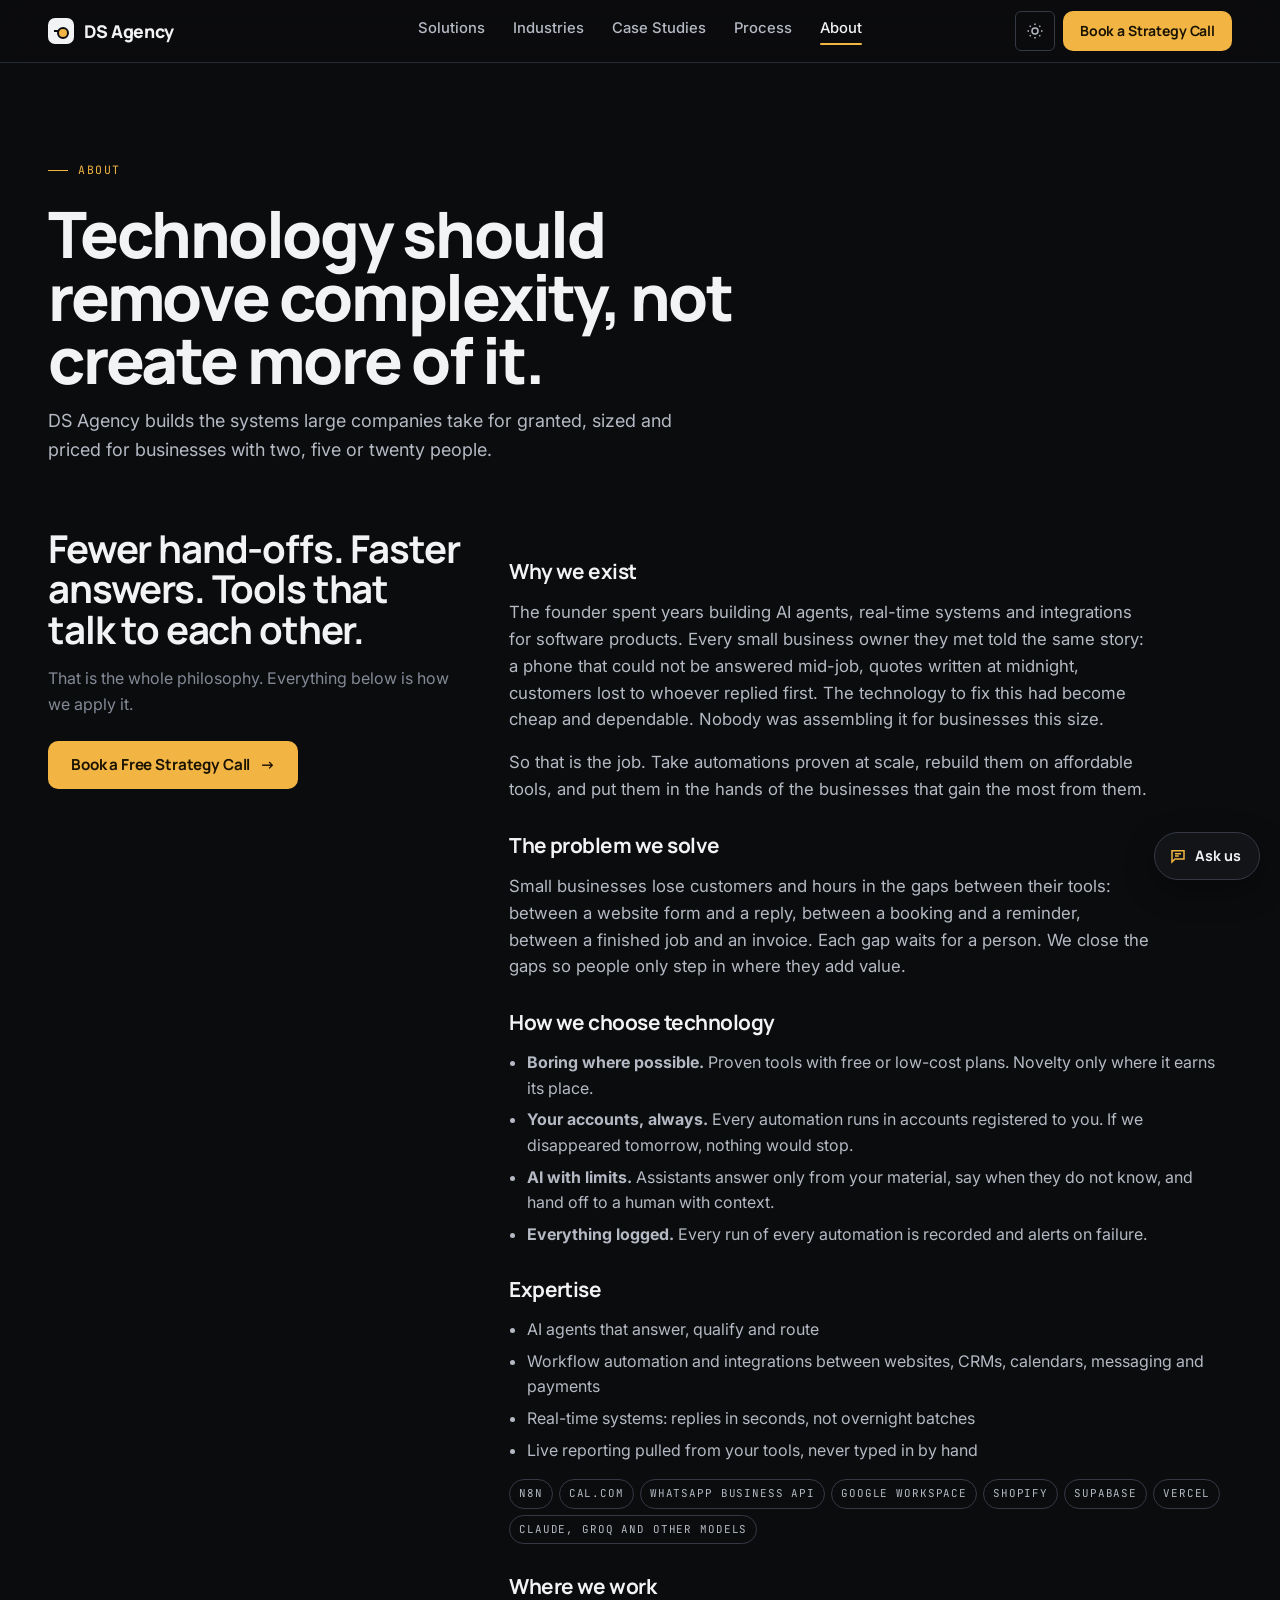
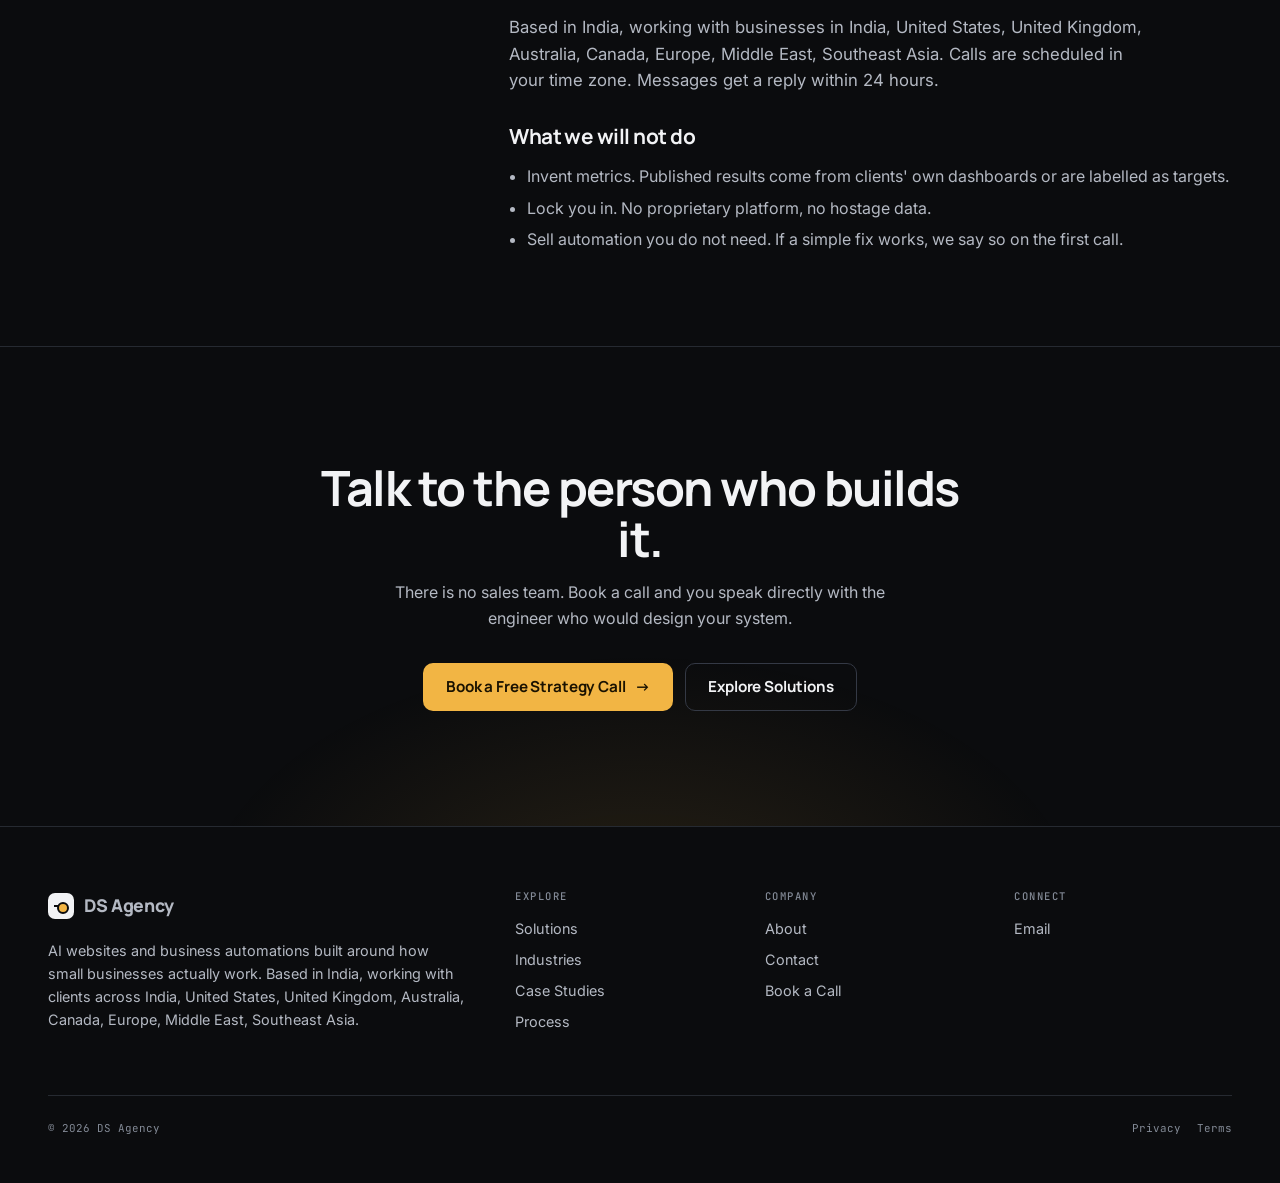
==== about.html @ 865884a7 "DS Agency site: dark premium design, 3D hero, catalog, case studies, chat assistant, Calendly bookin" ====
<!doctype html>
<html lang="en">
<head>
  <meta charset="utf-8">
  <meta name="viewport" content="width=device-width, initial-scale=1">
  <title>About</title>
  <meta name="description" content="Why this AI automation agency exists, what problem it solves, how it chooses technology, and where it works.">
  <link rel="icon" href="data:image/svg+xml,%3Csvg xmlns='http://www.w3.org/2000/svg' viewBox='0 0 32 32'%3E%3Crect width='32' height='32' rx='8' fill='%23f2f3f5'/%3E%3Crect x='7' y='15' width='16' height='2' fill='%230b0c0e'/%3E%3Ccircle cx='23' cy='11' r='4' fill='%23f2b544' stroke='%230b0c0e' stroke-width='2'/%3E%3C/svg%3E">
  <link rel="preconnect" href="https://fonts.googleapis.com"><link rel="preconnect" href="https://fonts.gstatic.com" crossorigin>
  <link href="https://fonts.googleapis.com/css2?family=Manrope:wght@600;700;800&family=Inter:wght@400;500;600&family=JetBrains+Mono:wght@400;500&display=swap" rel="stylesheet">
  <script src="theme.js"></script>
  <link rel="stylesheet" href="styles.css">
</head>
<body data-page="about">

  <section class="page-head">
    <div class="wrap">
      <p class="eyebrow">About</p>
      <h1>Technology should remove complexity, not create more of it.</h1>
      <p class="lead"><span data-site="name"></span> builds the systems large companies take for granted, sized and priced for businesses with two, five or twenty people.</p>
    </div>
  </section>

  <section class="block tight" style="padding-top:0">
    <div class="wrap editorial">
      <aside class="side">
        <h2>Fewer hand-offs. Faster answers. Tools that talk to each other.</h2>
        <p class="muted">That is the whole philosophy. Everything below is how we apply it.</p>
        <div class="row" style="margin-top:var(--s3)"><a class="btn primary" href="book.html">Book a Free Strategy Call <span class="arr">→</span></a></div>
      </aside>
      <div class="body">
        <h3>Why we exist</h3>
        <p>The founder spent years building AI agents, real-time systems and integrations for software products. Every small business owner they met told the same story: a phone that could not be answered mid-job, quotes written at midnight, customers lost to whoever replied first. The technology to fix this had become cheap and dependable. Nobody was assembling it for businesses this size.</p>
        <p>So that is the job. Take automations proven at scale, rebuild them on affordable tools, and put them in the hands of the businesses that gain the most from them.</p>

        <h3>The problem we solve</h3>
        <p>Small businesses lose customers and hours in the gaps between their tools: between a website form and a reply, between a booking and a reminder, between a finished job and an invoice. Each gap waits for a person. We close the gaps so people only step in where they add value.</p>

        <h3>How we choose technology</h3>
        <ul>
          <li><strong>Boring where possible.</strong> Proven tools with free or low-cost plans. Novelty only where it earns its place.</li>
          <li><strong>Your accounts, always.</strong> Every automation runs in accounts registered to you. If we disappeared tomorrow, nothing would stop.</li>
          <li><strong>AI with limits.</strong> Assistants answer only from your material, say when they do not know, and hand off to a human with context.</li>
          <li><strong>Everything logged.</strong> Every run of every automation is recorded and alerts on failure.</li>
        </ul>

        <h3>Expertise</h3>
        <ul>
          <li>AI agents that answer, qualify and route</li>
          <li>Workflow automation and integrations between websites, CRMs, calendars, messaging and payments</li>
          <li>Real-time systems: replies in seconds, not overnight batches</li>
          <li>Live reporting pulled from your tools, never typed in by hand</li>
        </ul>
        <div class="tags" style="margin-top:var(--s2)">
          <span class="badge">n8n</span><span class="badge">Cal.com</span><span class="badge">WhatsApp Business API</span><span class="badge">Google Workspace</span><span class="badge">Shopify</span><span class="badge">Supabase</span><span class="badge">Vercel</span><span class="badge">Claude, Groq and other models</span>
        </div>

        <h3>Where we work</h3>
        <p>Based in <span data-site="base"></span>, working with businesses in <span data-site="regions"></span>. Calls are scheduled in your time zone. Messages get a reply within <span data-site="responseTime"></span>.</p>

        <h3>What we will not do</h3>
        <ul>
          <li>Invent metrics. Published results come from clients' own dashboards or are labelled as targets.</li>
          <li>Lock you in. No proprietary platform, no hostage data.</li>
          <li>Sell automation you do not need. If a simple fix works, we say so on the first call.</li>
        </ul>
      </div>
    </div>
  </section>

  <section class="block cta-band">
    <div class="wrap">
      <h2>Talk to the person who builds it.</h2>
      <p>There is no sales team. Book a call and you speak directly with the engineer who would design your system.</p>
      <div class="actions"><a class="btn primary" href="book.html">Book a Free Strategy Call <span class="arr">→</span></a><a class="btn ghost" href="solutions.html">Explore Solutions</a></div>
    </div>
  </section>

  <script src="site.config.js"></script>
  <script src="data.js"></script>
  <script src="site.js"></script>
  <script src="chat.js"></script>
</body>
</html>
---- styles.css ----
/* ==================================================================
   Tokens
================================================================== */
:root {
  --bg-0: #0b0c0e;
  --bg-1: #121417;
  --bg-2: #191c21;
  --bg-3: #21252c;
  --line: #262a31;
  --line-2: #343945;
  --text: #f2f3f5;
  --text-2: #b4b9c3;
  --muted: #838a96;
  --accent: #f2b544;
  --accent-2: #ffd27a;
  --accent-ink: #1a1200;
  --accent-dim: rgba(242, 181, 68, 0.14);
  --danger: #ff7b6b;
  --accent-text: var(--accent);      /* accent used as text */
  --accent-note: var(--accent-2);    /* text on accent-dim panels */
  --accent-hover: var(--accent-2);   /* primary button hover */
  --nav-bg: rgba(11,12,14,.82);
  --nav-bg-2: rgba(11,12,14,.9);
  --board: #15181d;
  --board-line: #23272e;
  --board-side: #0e1013;
  color-scheme: dark;
}
:root[data-theme="light"] {
  --bg-0: #f5f6f8; --bg-1: #ffffff; --bg-2: #eef0f3; --bg-3: #e3e6eb;
  --line: #e1e4e9; --line-2: #cbd1d9;
  --text: #101214; --text-2: #3d434d; --muted: #6b7280;
  --accent: #e9a930; --accent-2: #f2b544; --accent-hover: #d8991f; --accent-ink: #1a1200; --accent-dim: rgba(233,169,48,.16);
  --accent-text: #8f5f00; --accent-note: #6b4700;
  --danger: #c93c2c;
  --nav-bg: rgba(245,246,248,.85); --nav-bg-2: rgba(245,246,248,.92);
  --board: #ffffff; --board-line: #e6e9ee; --board-side: #d5d9e0;
  color-scheme: light;
}
:root {
  --r-sm: 6px;
  --r: 10px;
  --r-lg: 16px;

  --s1: 8px;  --s2: 16px; --s3: 24px; --s4: 32px;
  --s5: 48px; --s6: 64px; --s7: 96px; --s8: 128px;

  --max: 1280px;
  --display: "Manrope", "Inter", system-ui, sans-serif;
  --body: "Inter", system-ui, -apple-system, "Segoe UI", sans-serif;
  --mono: "JetBrains Mono", "IBM Plex Mono", Consolas, monospace;

  --ease: cubic-bezier(.2,.7,.2,1);
}

* { box-sizing: border-box; }
[hidden] { display: none !important; }
html { scroll-behavior: smooth; -webkit-text-size-adjust: 100%; }
body {
  margin: 0; background: var(--bg-0); color: var(--text);
  font-family: var(--body); font-size: 16px; line-height: 1.6;
  -webkit-font-smoothing: antialiased; overflow-x: hidden;
}
a { color: inherit; }
img, svg { max-width: 100%; display: block; }
button { font: inherit; color: inherit; }
:focus-visible { outline: 2px solid var(--accent); outline-offset: 3px; border-radius: 4px; }
::selection { background: var(--accent); color: var(--accent-ink); }

h1, h2, h3, h4 { font-family: var(--display); font-weight: 700; letter-spacing: -0.025em; line-height: 1.05; margin: 0 0 var(--s2); }
h1 { font-size: clamp(2.5rem, 6vw, 5.25rem); font-weight: 800; letter-spacing: -0.035em; line-height: 0.98; }
h2 { font-size: clamp(2rem, 3.8vw, 3.25rem); letter-spacing: -0.03em; }
h3 { font-size: 1.375rem; }
p { margin: 0 0 var(--s2); }
.lead { font-size: 1.125rem; color: var(--text-2); max-width: 36rem; }
.muted { color: var(--muted); }

.eyebrow {
  display: inline-flex; align-items: center; gap: 10px;
  font-family: var(--mono); font-size: 0.72rem; letter-spacing: 0.14em; text-transform: uppercase;
  color: var(--accent-text); margin: 0 0 var(--s3);
}
.eyebrow::before { content: ""; width: 20px; height: 1px; background: var(--accent); }

.wrap { max-width: var(--max); margin: 0 auto; padding: 0 clamp(var(--s2), 4vw, var(--s5)); }
.grid12 { display: grid; grid-template-columns: repeat(12, 1fr); gap: var(--s3); }
section.block { padding: clamp(var(--s6), 9vw, var(--s8)) 0; }
section.block.tight { padding-top: clamp(var(--s5), 6vw, var(--s7)); padding-bottom: clamp(var(--s5), 6vw, var(--s7)); }
.rule { border-top: 1px solid var(--line); }
.sec-head { max-width: 46rem; margin-bottom: clamp(var(--s4), 5vw, var(--s6)); }
.sec-head .lead { margin-top: var(--s2); }
.sec-head.center { margin-left: auto; margin-right: auto; text-align: center; }
.sec-head.center .eyebrow { justify-content: center; }
.row { display: flex; flex-wrap: wrap; gap: var(--s2); align-items: center; }

/* ==================================================================
   Buttons, badges
================================================================== */
.btn {
  display: inline-flex; align-items: center; gap: 10px;
  min-height: 48px; padding: 0 22px; border-radius: var(--r);
  font-family: var(--display); font-weight: 700; font-size: 0.95rem; letter-spacing: -0.01em;
  text-decoration: none; cursor: pointer; border: 1px solid transparent;
  transition: transform .18s var(--ease), background .18s, border-color .18s, color .18s;
  position: relative;
}
.btn .arr { transition: transform .18s var(--ease); }
.btn:hover .arr { transform: translateX(3px); }
.btn:active { transform: translateY(1px); }
.btn.primary { background: var(--accent); color: var(--accent-ink); }
.btn.primary:hover { background: var(--accent-hover); }
.btn.ghost { background: transparent; color: var(--text); border-color: var(--line-2); }
.btn.ghost:hover { border-color: var(--text-2); background: var(--bg-2); }
.btn.quiet { background: transparent; color: var(--text-2); padding: 0; min-height: 0; }
.btn.quiet:hover { color: var(--accent-text); }
.btn.sm { min-height: 40px; padding: 0 16px; font-size: 0.875rem; }
.btn[aria-busy="true"] { color: transparent; pointer-events: none; }
.btn[aria-busy="true"]::after {
  content: ""; position: absolute; width: 18px; height: 18px; border-radius: 50%;
  border: 2px solid var(--accent-ink); border-right-color: transparent; animation: spin .7s linear infinite;
}
@keyframes spin { to { transform: rotate(360deg); } }

.badge {
  display: inline-flex; align-items: center; gap: 6px;
  font-family: var(--mono); font-size: 0.68rem; letter-spacing: 0.08em; text-transform: uppercase;
  padding: 5px 9px; border-radius: 999px; border: 1px solid var(--line-2); color: var(--text-2);
}
.badge.accent { border-color: rgba(242,181,68,.4); color: var(--accent-text); background: var(--accent-dim); }
.badge.dot::before { content: ""; width: 6px; height: 6px; border-radius: 50%; background: currentColor; }

/* ==================================================================
   Navigation
================================================================== */
header.nav {
  position: sticky; top: 0; z-index: 60;
  background: rgba(11,12,14,0); border-bottom: 1px solid transparent;
  transition: background .3s, border-color .3s, backdrop-filter .3s;
}
header.nav.scrolled { background: var(--nav-bg); backdrop-filter: blur(14px); border-bottom-color: var(--line); }
header.nav .wrap { display: grid; grid-template-columns: 1fr auto 1fr; align-items: center; height: 76px; transition: height .3s var(--ease); }
header.nav.scrolled .wrap { height: 62px; }
.logo { display: inline-flex; align-items: center; gap: 10px; font-family: var(--display); font-weight: 800; font-size: 1.1rem; letter-spacing: -0.02em; text-decoration: none; justify-self: start; }
.logo .mark { width: 26px; height: 26px; border-radius: 7px; background: var(--text); position: relative; }
.logo .mark::before { content: ""; position: absolute; left: 6px; top: 12px; width: 14px; height: 2px; background: var(--bg-0); }
.logo .mark::after { content: ""; position: absolute; right: 5px; top: 9px; width: 8px; height: 8px; border-radius: 50%; background: var(--accent); border: 2px solid var(--bg-0); }
nav.primary { display: flex; gap: 4px; }
nav.primary a { text-decoration: none; color: var(--text-2); font-size: 0.925rem; font-weight: 500; padding: 8px 12px; border-radius: var(--r-sm); transition: color .15s, background .15s; }
nav.primary a:hover { color: var(--text); background: var(--bg-2); }
nav.primary a[aria-current="page"] { color: var(--text); }
nav.primary a[aria-current="page"]::after { content: ""; display: block; height: 2px; margin-top: 2px; background: var(--accent); border-radius: 2px; }
.nav-right { justify-self: end; display: flex; gap: 8px; align-items: center; }
.menu-btn { display: none; width: 44px; height: 44px; border-radius: var(--r-sm); border: 1px solid var(--line-2); background: transparent; cursor: pointer; position: relative; }
.menu-btn span, .menu-btn span::before, .menu-btn span::after { content: ""; position: absolute; left: 12px; width: 20px; height: 2px; background: var(--text); transition: transform .25s var(--ease), opacity .2s; }
.menu-btn span { top: 21px; }
.menu-btn span::before { left: 0; top: -6px; }
.menu-btn span::after { left: 0; top: 6px; }
body.menu-open .menu-btn span { background: transparent; }
body.menu-open .menu-btn span::before { transform: translateY(6px) rotate(45deg); }
body.menu-open .menu-btn span::after { transform: translateY(-6px) rotate(-45deg); }

.menu-overlay {
  position: fixed; inset: 0; z-index: 55; background: var(--bg-0);
  display: flex; flex-direction: column; padding: 96px clamp(var(--s3), 6vw, var(--s6)) var(--s4);
  opacity: 0; visibility: hidden; transform: translateY(-8px);
  transition: opacity .25s var(--ease), transform .25s var(--ease), visibility 0s .25s;
}
body.menu-open .menu-overlay { opacity: 1; visibility: visible; transform: none; transition-delay: 0s; }
body.menu-open { overflow: hidden; }
.menu-overlay a.item { text-decoration: none; font-family: var(--display); font-weight: 700; font-size: clamp(1.75rem, 8vw, 2.5rem); letter-spacing: -0.03em; padding: 14px 0; border-bottom: 1px solid var(--line); display: flex; justify-content: space-between; align-items: center; }
.menu-overlay a.item small { font-family: var(--mono); font-size: 0.7rem; color: var(--muted); letter-spacing: .1em; }
.menu-overlay .menu-foot { margin-top: auto; display: grid; gap: var(--s2); }
.menu-overlay .menu-foot .btn { width: 100%; justify-content: center; }

@media (max-width: 900px) {
  header.nav .wrap { grid-template-columns: 1fr auto; height: 68px; }
  nav.primary { display: none; }
  .nav-right .btn { display: none; }
  .menu-btn { display: block; }
}

/* Mobile sticky bottom CTA */
.sticky-cta {
  position: fixed; left: 0; right: 0; bottom: 0; z-index: 50;
  padding: 10px clamp(var(--s2), 4vw, var(--s3)) calc(10px + env(safe-area-inset-bottom));
  background: var(--nav-bg-2); backdrop-filter: blur(12px); border-top: 1px solid var(--line);
  transform: translateY(110%); transition: transform .3s var(--ease);
  display: none;
}
.sticky-cta .btn { width: 100%; justify-content: center; }
.sticky-cta.show { transform: none; }
@media (max-width: 900px) { .sticky-cta { display: block; } body { padding-bottom: 0; } }

/* ==================================================================
   Hero
================================================================== */
.hero { padding: clamp(var(--s5), 8vw, var(--s7)) 0 clamp(var(--s5), 6vw, var(--s6)); position: relative; }
.hero::before {
  content: ""; position: absolute; inset: 0; pointer-events: none;
  background:
    radial-gradient(60% 50% at 80% 30%, rgba(242,181,68,.07), transparent 70%),
    linear-gradient(var(--line) 1px, transparent 1px) 0 0 / 100% 96px,
    linear-gradient(90deg, var(--line) 1px, transparent 1px) 0 0 / 96px 100%;
  opacity: .35; mask-image: linear-gradient(to bottom, #000 40%, transparent);
  -webkit-mask-image: linear-gradient(to bottom, #000 40%, transparent);
}
.hero .wrap { position: relative; }
.hero .grid12 { align-items: center; }
.hero .copy { grid-column: 1 / span 7; }
.hero .vis { grid-column: 8 / span 5; }
.hero h1 { max-width: 14ch; margin-bottom: var(--s3); }
.hero .lead { max-width: 34rem; margin-bottom: var(--s4); }
.hero .actions { display: flex; flex-wrap: wrap; gap: 12px; }
.trust-row { margin-top: var(--s5); padding-top: var(--s3); border-top: 1px solid var(--line); }
.trust-row .lbl { font-family: var(--mono); font-size: 0.7rem; letter-spacing: .12em; text-transform: uppercase; color: var(--muted); margin-bottom: 12px; }
.trust-row ul { list-style: none; margin: 0; padding: 0; display: flex; flex-wrap: wrap; gap: 8px 24px; }
.trust-row li { display: inline-flex; align-items: center; gap: 8px; font-size: 0.9rem; color: var(--text-2); }
.trust-row li svg { width: 16px; height: 16px; color: var(--accent-text); flex: none; }
@media (max-width: 1000px) { .hero .copy, .hero .vis { grid-column: 1 / -1; } .hero .vis { margin-top: var(--s4); } }

/* ==================================================================
   Workflow rail (signature component)
   .flow            container
   .flow.v          vertical (default)   .flow.h  horizontal
   .flow .node      step;   --i sets animation order
================================================================== */
.flow { --dur: 9s; display: flex; flex-direction: column; gap: 0; position: relative; }
.flow .node {
  display: grid; grid-template-columns: 28px 1fr auto; align-items: center; gap: 12px;
  padding: 12px 14px; border: 1px solid var(--line); border-radius: var(--r); background: var(--bg-1);
  font-family: var(--display); font-weight: 600; font-size: 0.95rem; letter-spacing: -0.01em;
  position: relative; transition: border-color .3s, background .3s;
}
.flow .node .ic { width: 28px; height: 28px; border-radius: 7px; border: 1px solid var(--line-2); display: grid; place-items: center; color: var(--muted); transition: color .3s, border-color .3s, background .3s; }
.flow .node .ic svg { width: 15px; height: 15px; }
.flow .node .sub { font-family: var(--mono); font-weight: 400; font-size: 0.68rem; color: var(--muted); letter-spacing: .04em; }
.flow .node .lbl { display: flex; flex-direction: column; gap: 2px; }
.flow .link { width: 2px; height: 22px; margin-left: 27px; background: var(--line-2); position: relative; overflow: hidden; }
.flow .link::after { content: ""; position: absolute; left: 0; top: -100%; width: 100%; height: 100%; background: linear-gradient(to bottom, transparent, var(--accent)); opacity: 0; }
.flow.run .node { animation: nodeOn var(--dur) infinite; animation-delay: calc(var(--i) * (var(--dur) / 9)); }
.flow.run .node .ic { animation: icOn var(--dur) infinite; animation-delay: calc(var(--i) * (var(--dur) / 9)); }
.flow.run .link::after { animation: linkPulse var(--dur) infinite; animation-delay: calc(var(--i) * (var(--dur) / 9) + (var(--dur) / 14)); }
@keyframes nodeOn { 0%, 6% { border-color: var(--line); background: var(--bg-1); } 8%, 22% { border-color: var(--accent-text); background: var(--bg-2); } 30%, 100% { border-color: var(--line); background: var(--bg-1); } }
@keyframes icOn { 0%, 6% { color: var(--muted); border-color: var(--line-2); background: transparent; } 8%, 22% { color: var(--accent-ink); border-color: var(--accent-text); background: var(--accent); } 30%, 100% { color: var(--muted); border-color: var(--line-2); background: transparent; } }
@keyframes linkPulse { 0%, 4% { top: -100%; opacity: 0; } 6% { opacity: 1; } 14% { top: 100%; opacity: 1; } 15%, 100% { top: 100%; opacity: 0; } }

/* horizontal variant (cards, process) */
.flow.h { flex-direction: row; flex-wrap: wrap; align-items: center; gap: 6px; }
.flow.h .node { grid-template-columns: 1fr; padding: 5px 9px; font-size: 0.72rem; font-family: var(--mono); font-weight: 500; letter-spacing: .02em; border-radius: var(--r-sm); background: var(--bg-2); }
.flow.h .link { width: 14px; height: 2px; margin: 0; }
.flow.h .link::after { top: 0; left: -100%; width: 100%; height: 100%; background: linear-gradient(to right, transparent, var(--accent)); }
.flow.h.run .link::after { animation: linkPulseH var(--dur) infinite; animation-delay: calc(var(--i) * (var(--dur) / 9) + (var(--dur) / 14)); }
@keyframes linkPulseH { 0%, 4% { left: -100%; opacity: 0; } 6% { opacity: 1; } 14% { left: 100%; opacity: 1; } 15%, 100% { left: 100%; opacity: 0; } }

/* large diagram (detail pages) */
.flow.big { max-width: 560px; }
.flow.big .node { padding: 16px 18px; font-size: 1.05rem; }

/* framed panel around hero flow */
.panel {
  border: 1px solid var(--line); border-radius: var(--r-lg); background: linear-gradient(180deg, var(--bg-1), var(--bg-0));
  padding: var(--s3); position: relative;
}
.panel .panel-head { display: flex; justify-content: space-between; align-items: center; font-family: var(--mono); font-size: 0.68rem; letter-spacing: .1em; text-transform: uppercase; color: var(--muted); margin-bottom: var(--s2); }
.panel .panel-head .live { display: inline-flex; align-items: center; gap: 8px; color: var(--text-2); }
.panel .panel-head .live::before { content: ""; width: 6px; height: 6px; border-radius: 50%; background: var(--accent); box-shadow: 0 0 0 3px var(--accent-dim); animation: blink 2s infinite; }
@keyframes blink { 50% { opacity: .35; } }
.panel .panel-foot { margin-top: var(--s2); font-family: var(--mono); font-size: 0.66rem; color: var(--muted); line-height: 1.5; }

@media (prefers-reduced-motion: reduce) {
  .flow.run .node, .flow.run .node .ic, .flow.run .link::after, .panel .panel-head .live::before { animation: none !important; }
  .flow.run .node:nth-child(1) { border-color: var(--accent-text); }
  html { scroll-behavior: auto; }
}

/* ==================================================================
   Problems (flip cards)
================================================================== */
.problems { display: grid; grid-template-columns: repeat(5, 1fr); gap: var(--s2); }
.problem { position: relative; min-height: 240px; border: 1px solid var(--line); border-radius: var(--r-lg); background: var(--bg-1); padding: var(--s3); cursor: pointer; overflow: hidden; transition: border-color .25s, transform .25s var(--ease); text-align: left; width: 100%; }
.problem:hover, .problem:focus-visible, .problem.on { border-color: var(--line-2); transform: translateY(-2px); }
.problem .face { transition: opacity .3s var(--ease), transform .3s var(--ease); }
.problem .face.front { position: relative; }
.problem .face.back { position: absolute; inset: var(--s3); opacity: 0; transform: translateY(10px); }
.problem:hover .front, .problem:focus-visible .front, .problem.on .front { opacity: 0; transform: translateY(-10px); }
.problem:hover .back, .problem:focus-visible .back, .problem.on .back { opacity: 1; transform: none; }
.problem h3 { font-size: 1.1rem; margin-bottom: 8px; }
.problem p { font-size: 0.9rem; color: var(--text-2); margin: 0; }
.problem .k { font-family: var(--mono); font-size: 0.66rem; letter-spacing: .12em; text-transform: uppercase; color: var(--muted); margin-bottom: 14px; display: block; }
.problem .back .k { color: var(--accent-text); }
.problem .hint { position: absolute; right: 16px; bottom: 14px; font-family: var(--mono); font-size: 0.62rem; color: var(--muted); letter-spacing: .08em; }
@media (max-width: 1100px) { .problems { grid-template-columns: repeat(3, 1fr); } }
@media (max-width: 720px) { .problems { grid-template-columns: 1fr; } .problem { min-height: 0; } .problem .face.back { position: relative; inset: auto; display: none; } .problem.on .face.back { display: block; } .problem.on .front { display: none; } .problem:hover .front { opacity: 1; transform: none; } .problem:hover .back { opacity: 1; } .problem .hint { display: none; } }

/* ==================================================================
   Compare (traditional vs system)
================================================================== */
.compare { display: grid; grid-template-columns: 5fr 7fr; gap: var(--s3); align-items: stretch; }
.compare .col { border: 1px solid var(--line); border-radius: var(--r-lg); padding: var(--s4); background: var(--bg-1); }
.compare .col.system { border-color: rgba(242,181,68,.35); background: linear-gradient(180deg, var(--bg-2), var(--bg-1)); }
.compare .col h3 { display: flex; align-items: center; gap: 10px; margin-bottom: var(--s3); }
.compare .col.trad h3 { color: var(--text-2); }
.compare .chain { list-style: none; margin: 0; padding: 0; }
.compare .chain li { display: flex; align-items: center; gap: 12px; padding: 10px 0; border-top: 1px solid var(--line); font-size: 0.95rem; }
.compare .chain li:first-child { border-top: 0; }
.compare .chain li .n { font-family: var(--mono); font-size: 0.68rem; color: var(--muted); width: 2ch; }
.compare .trad .chain li .who { margin-left: auto; font-family: var(--mono); font-size: 0.66rem; letter-spacing: .08em; text-transform: uppercase; color: var(--danger); }
.compare .system .chain li .who { margin-left: auto; font-family: var(--mono); font-size: 0.66rem; letter-spacing: .08em; text-transform: uppercase; color: var(--accent-text); }
.compare .foot { margin-top: var(--s3); font-size: 0.9rem; color: var(--muted); }
@media (max-width: 900px) { .compare { grid-template-columns: 1fr; } }

/* ==================================================================
   Services
================================================================== */
.services { display: grid; grid-template-columns: repeat(3, 1fr); gap: var(--s2); }
.service { border: 1px solid var(--line); border-radius: var(--r-lg); background: var(--bg-1); padding: var(--s4); display: flex; flex-direction: column; min-height: 420px; transition: border-color .25s, transform .25s var(--ease); }
.service:hover { border-color: var(--line-2); transform: translateY(-3px); }
.service .k { font-family: var(--mono); font-size: 0.7rem; letter-spacing: .14em; color: var(--accent-text); margin-bottom: var(--s3); display: flex; align-items: center; gap: 10px; }
.service .k::after { content: ""; flex: 1; height: 1px; background: var(--line); }
.service h3 { font-size: 1.5rem; margin-bottom: 8px; }
.service p { color: var(--text-2); font-size: 0.95rem; }
.service ul { list-style: none; padding: 0; margin: var(--s2) 0 var(--s3); display: grid; gap: 6px; }
.service li { font-size: 0.9rem; color: var(--text-2); padding-left: 18px; position: relative; }
.service li::before { content: ""; position: absolute; left: 0; top: 10px; width: 8px; height: 1px; background: var(--accent); }
.service .btn { margin-top: auto; align-self: flex-start; }
@media (max-width: 900px) { .services { grid-template-columns: 1fr; } .service { min-height: 0; } }

/* ==================================================================
   Bento catalog
================================================================== */
.bento { display: grid; grid-template-columns: repeat(4, 1fr); grid-auto-rows: minmax(210px, auto); gap: var(--s2); }
.sol {
  border: 1px solid var(--line); border-radius: var(--r-lg); background: var(--bg-1); padding: var(--s3);
  display: flex; flex-direction: column; gap: 10px; text-decoration: none; position: relative; overflow: hidden;
  transition: border-color .25s, transform .25s var(--ease), background .25s;
}
.sol::after { content: ""; position: absolute; left: 0; right: 0; bottom: 0; height: 2px; background: var(--accent); transform: scaleX(0); transform-origin: left; transition: transform .3s var(--ease); }
.sol:hover { border-color: var(--line-2); transform: translateY(-3px); background: var(--bg-2); }
.sol:hover::after { transform: scaleX(1); }
.sol .cat { font-family: var(--mono); font-size: 0.66rem; letter-spacing: .12em; text-transform: uppercase; color: var(--muted); }
.sol h3 { font-size: 1.2rem; margin: 0; }
.sol p { margin: 0; font-size: 0.9rem; color: var(--text-2); }
.sol .flow { margin-top: 6px; }
.sol .more { font-family: var(--display); font-weight: 700; font-size: 0.85rem; color: var(--accent-text); margin-top: auto; padding-top: 10px; }
.sol.wide { grid-column: span 2; }
.sol.tall { grid-row: span 2; }
.sol.tall .flow.h { flex-direction: column; align-items: flex-start; }
.sol.tall .flow.h .link { width: 2px; height: 12px; margin-left: 10px; }
.sol.tall .flow.h .link::after { top: -100%; left: 0; background: linear-gradient(to bottom, transparent, var(--accent)); }
.sol.tall .flow.h.run .link::after { animation-name: linkPulse; }
@media (max-width: 1100px) { .bento { grid-template-columns: repeat(2, 1fr); } .sol.tall { grid-row: auto; } }
@media (max-width: 640px) { .bento { grid-template-columns: 1fr; } .sol.wide { grid-column: auto; } }

/* filter bar */
.filterbar { position: sticky; top: 62px; z-index: 40; background: var(--nav-bg-2); backdrop-filter: blur(12px); border-bottom: 1px solid var(--line); padding: 12px 0; margin-bottom: var(--s4); }
.filterbar .groups { display: flex; flex-direction: column; gap: 8px; }
.filterbar .g { display: flex; gap: 6px; align-items: center; overflow-x: auto; scrollbar-width: none; padding-bottom: 2px; }
.filterbar .g::-webkit-scrollbar { display: none; }
.filterbar .g .lbl { font-family: var(--mono); font-size: 0.64rem; letter-spacing: .12em; text-transform: uppercase; color: var(--muted); flex: none; width: 72px; }
.chip { flex: none; border: 1px solid var(--line-2); background: transparent; border-radius: 999px; padding: 7px 13px; font-size: 0.82rem; cursor: pointer; color: var(--text-2); transition: background .15s, color .15s, border-color .15s; min-height: 36px; }
.chip:hover { border-color: var(--text-2); color: var(--text); }
.chip[aria-pressed="true"] { background: var(--accent); color: var(--accent-ink); border-color: var(--accent-text); font-weight: 600; }
.filterbar .count { font-family: var(--mono); font-size: 0.68rem; color: var(--muted); margin-left: auto; flex: none; }
.sol.out { opacity: 0; transform: scale(.97); pointer-events: none; }
.sol { transition: border-color .25s, transform .25s var(--ease), background .25s, opacity .25s; }
.catalog-empty { border: 1px dashed var(--line-2); border-radius: var(--r-lg); padding: var(--s5); text-align: center; color: var(--muted); }

/* ==================================================================
   Case study cards
================================================================== */
.cases { display: grid; grid-template-columns: repeat(3, 1fr); gap: var(--s2); }
.case { border: 1px solid var(--line); border-radius: var(--r-lg); background: var(--bg-1); padding: var(--s3); text-decoration: none; display: flex; flex-direction: column; gap: 14px; transition: border-color .25s, transform .25s var(--ease); }
.case:hover { border-color: var(--line-2); transform: translateY(-3px); }
.case .meta { display: flex; gap: 8px; flex-wrap: wrap; }
.case h3 { font-size: 1.25rem; margin: 0; }
.case dl { margin: 0; display: grid; gap: 10px; }
.case dt { font-family: var(--mono); font-size: 0.64rem; letter-spacing: .12em; text-transform: uppercase; color: var(--muted); }
.case dd { margin: 2px 0 0; font-size: 0.9rem; color: var(--text-2); }
.case .res { margin-top: auto; padding-top: 14px; border-top: 1px solid var(--line); display: grid; gap: 4px; }
.case .res b { font-family: var(--display); font-size: 1.35rem; color: var(--accent-text); letter-spacing: -0.02em; }
.case .res span { font-size: 0.85rem; color: var(--text-2); }
@media (max-width: 900px) { .cases { grid-template-columns: 1fr; } }

/* ==================================================================
   Process timeline
================================================================== */
.timeline { display: grid; grid-template-columns: repeat(5, 1fr); gap: var(--s2); position: relative; counter-reset: st; }
.timeline::before { content: ""; position: absolute; left: 0; right: 0; top: 19px; height: 1px; background: var(--line-2); }
.stage { position: relative; padding-top: var(--s5); cursor: default; }
.stage .dot { position: absolute; left: 0; top: 12px; width: 15px; height: 15px; border-radius: 50%; background: var(--bg-0); border: 2px solid var(--line-2); transition: border-color .25s, background .25s, box-shadow .25s; }
.stage:hover .dot, .stage.on .dot { border-color: var(--accent-text); background: var(--accent); box-shadow: 0 0 0 5px var(--accent-dim); }
.stage .n { font-family: var(--mono); font-size: 0.7rem; color: var(--accent-text); letter-spacing: .12em; margin-bottom: 8px; }
.stage h3 { font-size: 1.15rem; margin-bottom: 6px; }
.stage p { font-size: 0.9rem; color: var(--text-2); margin: 0; }
.stage .out { margin-top: 10px; font-family: var(--mono); font-size: 0.66rem; color: var(--muted); letter-spacing: .06em; }
@media (max-width: 900px) {
  .timeline { grid-template-columns: 1fr; gap: 0; }
  .timeline::before { top: 0; bottom: 0; left: 7px; right: auto; width: 1px; height: auto; }
  .stage { padding: 0 0 var(--s4) var(--s4); }
  .stage .dot { top: 4px; }
}

/* ==================================================================
   Integrations hub
================================================================== */
.hub { display: grid; grid-template-columns: 1fr auto 1fr; gap: var(--s3); align-items: center; }
.hub .side { display: grid; gap: 10px; }
.hub .side.left .int { justify-self: end; }
.int { display: inline-flex; align-items: center; gap: 10px; border: 1px solid var(--line); border-radius: var(--r); background: var(--bg-1); padding: 10px 14px; font-size: 0.9rem; position: relative; transition: border-color .2s, transform .2s var(--ease); }
.int:hover { border-color: var(--accent-text); transform: translateX(0) scale(1.02); }
.int .sq { width: 10px; height: 10px; border-radius: 3px; background: var(--accent); opacity: .8; }
.int small { font-family: var(--mono); font-size: 0.64rem; color: var(--muted); }
.hub .core { width: 220px; height: 220px; border-radius: 50%; border: 1px solid var(--line-2); display: grid; place-items: center; text-align: center; position: relative; background: radial-gradient(circle, var(--bg-2), var(--bg-0) 70%); }
.hub .core::before { content: ""; position: absolute; inset: -18px; border-radius: 50%; border: 1px dashed var(--line); animation: rot 40s linear infinite; }
.hub .core::after { content: ""; position: absolute; inset: 22px; border-radius: 50%; border: 1px solid var(--line); }
@keyframes rot { to { transform: rotate(360deg); } }
.hub .core b { font-family: var(--display); font-size: 1rem; letter-spacing: .1em; text-transform: uppercase; display: block; }
.hub .core small { font-family: var(--mono); font-size: 0.64rem; color: var(--muted); letter-spacing: .08em; }
@media (max-width: 900px) { .hub { grid-template-columns: 1fr; justify-items: center; } .hub .side { grid-template-columns: repeat(2, 1fr); width: 100%; } .hub .side.left .int { justify-self: stretch; } .int { justify-content: flex-start; } }
@media (prefers-reduced-motion: reduce) { .hub .core::before { animation: none; } }

/* ==================================================================
   Trust
================================================================== */
.trust { display: grid; grid-template-columns: 5fr 7fr; gap: var(--s3); }
.trust .principles { display: grid; gap: var(--s2); }
.principle { border-left: 2px solid var(--accent); padding: 4px 0 4px 18px; }
.principle b { display: block; font-family: var(--display); font-size: 1.05rem; margin-bottom: 4px; }
.principle span { font-size: 0.9rem; color: var(--text-2); }
.metrics { display: grid; grid-template-columns: repeat(3, 1fr); gap: var(--s2); }
.metric { border: 1px solid var(--line); border-radius: var(--r-lg); background: var(--bg-1); padding: var(--s3); }
.metric b { display: block; font-family: var(--display); font-size: clamp(2rem, 4vw, 3rem); letter-spacing: -0.04em; color: var(--accent-text); line-height: 1; }
.metric span { display: block; margin-top: 8px; font-size: 0.9rem; color: var(--text-2); }
.metric small { display: block; margin-top: 10px; font-family: var(--mono); font-size: 0.62rem; color: var(--muted); letter-spacing: .06em; }
.metric.pending b { color: var(--muted); }
.quote { border: 1px solid var(--line); border-radius: var(--r-lg); background: var(--bg-1); padding: var(--s3); font-size: 1rem; }
.quote p { color: var(--text); }
.quote cite { font-style: normal; font-family: var(--mono); font-size: 0.7rem; color: var(--muted); letter-spacing: .06em; }
@media (max-width: 900px) { .trust { grid-template-columns: 1fr; } }
@media (max-width: 640px) { .metrics { grid-template-columns: 1fr; } }

/* ==================================================================
   CTA band
================================================================== */
.cta-band { position: relative; overflow: hidden; border-top: 1px solid var(--line); }
.cta-band::before { content: ""; position: absolute; inset: 0; background: radial-gradient(50% 80% at 50% 120%, rgba(242,181,68,.12), transparent 70%); pointer-events: none; }
.cta-band .wrap { position: relative; text-align: center; max-width: 52rem; }
.cta-band h2 { max-width: 20ch; margin: 0 auto var(--s2); }
.cta-band p { color: var(--text-2); max-width: 32rem; margin: 0 auto var(--s4); }
.cta-band .actions { display: flex; justify-content: center; flex-wrap: wrap; gap: 12px; }

/* ==================================================================
   Footer
================================================================== */
footer.site { border-top: 1px solid var(--line); padding: var(--s6) 0 var(--s4); font-size: 0.9rem; color: var(--text-2); }
footer.site .cols { display: grid; grid-template-columns: 2fr 1fr 1fr 1fr; gap: var(--s4); }
footer.site h4 { font-family: var(--mono); font-size: 0.66rem; letter-spacing: .14em; text-transform: uppercase; color: var(--muted); font-weight: 500; margin-bottom: 14px; }
footer.site ul { list-style: none; margin: 0; padding: 0; display: grid; gap: 8px; }
footer.site a { text-decoration: none; }
footer.site a:hover { color: var(--accent-text); }
footer.site .bottom { margin-top: var(--s5); padding-top: var(--s3); border-top: 1px solid var(--line); display: flex; flex-wrap: wrap; gap: 12px 24px; justify-content: space-between; font-family: var(--mono); font-size: 0.68rem; color: var(--muted); }
footer.site .bottom nav { display: flex; gap: 16px; }
@media (max-width: 800px) { footer.site .cols { grid-template-columns: 1fr 1fr; } }
@media (max-width: 480px) { footer.site .cols { grid-template-columns: 1fr; } }

/* ==================================================================
   Page heads, detail pages
================================================================== */
.page-head { padding: clamp(var(--s5), 7vw, var(--s7)) 0 clamp(var(--s4), 4vw, var(--s5)); }
.page-head h1 { font-size: clamp(2.25rem, 5vw, 4rem); max-width: 18ch; }
.page-head .lead { max-width: 40rem; }
.crumbs { font-family: var(--mono); font-size: 0.68rem; color: var(--muted); letter-spacing: .06em; margin-bottom: var(--s3); }
.crumbs a { text-decoration: none; }
.crumbs a:hover { color: var(--accent-text); }

.detail-split { display: grid; grid-template-columns: 6fr 6fr; gap: var(--s5); align-items: start; }
.detail-split .sticky { position: sticky; top: 96px; }
@media (max-width: 900px) { .detail-split { grid-template-columns: 1fr; } .detail-split .sticky { position: static; } }

.numbered { counter-reset: sec; }
.numbered > section { padding: var(--s5) 0; border-top: 1px solid var(--line); }
.numbered > section h2 { font-size: clamp(1.5rem, 2.6vw, 2.1rem); }
.numbered > section h2::before { counter-increment: sec; content: counter(sec, decimal-leading-zero) " — "; font-family: var(--mono); font-size: 0.75rem; letter-spacing: .12em; color: var(--accent-text); vertical-align: middle; font-weight: 500; }
.numbered .prose { max-width: 42rem; color: var(--text-2); }
.numbered .prose p { font-size: 1.05rem; }

.features { display: grid; grid-template-columns: repeat(3, 1fr); gap: var(--s2); }
.feature { border: 1px solid var(--line); border-radius: var(--r); background: var(--bg-1); padding: var(--s3); }
.feature b { display: block; font-family: var(--display); margin-bottom: 6px; }
.feature span { font-size: 0.9rem; color: var(--text-2); }
@media (max-width: 800px) { .features { grid-template-columns: 1fr; } }

.steps { display: grid; gap: 0; counter-reset: hs; }
.hstep { display: grid; grid-template-columns: 56px 1fr; gap: var(--s2); padding: var(--s3) 0; border-top: 1px solid var(--line); }
.hstep::before { counter-increment: hs; content: counter(hs, decimal-leading-zero); font-family: var(--mono); color: var(--accent-text); font-size: 0.8rem; padding-top: 4px; }
.hstep b { display: block; font-family: var(--display); font-size: 1.1rem; margin-bottom: 4px; }
.hstep span { color: var(--text-2); font-size: 0.95rem; }

.impact { display: grid; grid-template-columns: repeat(3, 1fr); gap: var(--s2); }
.impact .metric small { color: var(--muted); }
@media (max-width: 800px) { .impact { grid-template-columns: 1fr; } }
.note { border: 1px solid rgba(242,181,68,.3); background: var(--accent-dim); border-radius: var(--r); padding: 12px 16px; font-size: 0.88rem; color: var(--accent-note); }

.beforeafter { display: grid; grid-template-columns: 1fr 1fr; gap: var(--s2); }
.ba { border: 1px solid var(--line); border-radius: var(--r-lg); padding: var(--s3); background: var(--bg-1); }
.ba.after { border-color: rgba(242,181,68,.35); }
.ba h3 { font-family: var(--mono); font-size: 0.68rem; letter-spacing: .12em; text-transform: uppercase; color: var(--muted); font-weight: 500; }
.ba.after h3 { color: var(--accent-text); }
.ba ul { margin: 0; padding-left: 18px; color: var(--text-2); font-size: 0.95rem; display: grid; gap: 6px; }
@media (max-width: 800px) { .beforeafter { grid-template-columns: 1fr; } }

.overview { display: grid; grid-template-columns: repeat(4, 1fr); gap: var(--s2); }
.overview div { border: 1px solid var(--line); border-radius: var(--r); padding: 14px 16px; background: var(--bg-1); }
.overview dt { font-family: var(--mono); font-size: 0.64rem; letter-spacing: .12em; text-transform: uppercase; color: var(--muted); }
.overview dd { margin: 4px 0 0; font-family: var(--display); font-weight: 600; }
@media (max-width: 800px) { .overview { grid-template-columns: 1fr 1fr; } }

/* industries */
.industries { display: grid; grid-template-columns: repeat(3, 1fr); gap: var(--s2); }
.industry { border: 1px solid var(--line); border-radius: var(--r-lg); background: var(--bg-1); padding: var(--s3); display: flex; flex-direction: column; gap: 10px; }
.industry h3 { margin: 0; font-size: 1.2rem; }
.industry p { margin: 0; font-size: 0.9rem; color: var(--text-2); }
.industry .links { margin-top: auto; display: flex; flex-wrap: wrap; gap: 6px; padding-top: 8px; }
.industry .links a { font-size: 0.8rem; text-decoration: none; border: 1px solid var(--line-2); border-radius: 999px; padding: 5px 10px; color: var(--text-2); }
.industry .links a:hover { border-color: var(--accent-text); color: var(--accent-text); }
@media (max-width: 900px) { .industries { grid-template-columns: 1fr; } }

/* ==================================================================
   Booking + contact
================================================================== */
.split { display: grid; grid-template-columns: 5fr 7fr; gap: var(--s5); align-items: start; }
@media (max-width: 900px) { .split { grid-template-columns: 1fr; } }
.embed { border: 1px solid var(--line); border-radius: var(--r-lg); background: var(--bg-1); min-height: 600px; overflow: hidden; }
.embed .placeholder { padding: var(--s4); color: var(--text-2); }
.embed .placeholder code { font-family: var(--mono); font-size: 0.82rem; background: var(--bg-3); padding: 2px 6px; border-radius: 4px; }
.agenda { list-style: none; margin: 0; padding: 0; display: grid; }
.agenda li { display: grid; grid-template-columns: 28px 1fr; gap: 12px; padding: 14px 0; border-top: 1px solid var(--line); }
.agenda li:last-child { border-bottom: 1px solid var(--line); }
.agenda li .i { width: 24px; height: 24px; border-radius: 6px; border: 1px solid var(--line-2); display: grid; place-items: center; color: var(--accent-text); font-family: var(--mono); font-size: 0.66rem; }
.agenda li b { display: block; font-family: var(--display); }
.agenda li span { font-size: 0.9rem; color: var(--text-2); }
.meeting-types { display: grid; gap: 10px; margin-top: var(--s2); }
.mt { display: flex; gap: 14px; align-items: center; border: 1px solid var(--line); border-radius: var(--r); padding: 12px 14px; background: var(--bg-1); text-decoration: none; transition: border-color .2s; }
.mt:hover { border-color: var(--accent-text); }
.mt .dur { font-family: var(--mono); font-size: 0.7rem; color: var(--accent-text); min-width: 5ch; }
.mt b { display: block; font-family: var(--display); font-size: 0.95rem; }
.mt span { font-size: 0.82rem; color: var(--text-2); }
.tz { font-family: var(--mono); font-size: 0.68rem; color: var(--muted); margin-top: 12px; }

form.contact { border: 1px solid var(--line); border-radius: var(--r-lg); background: var(--bg-1); padding: clamp(var(--s3), 3vw, var(--s4)); display: grid; gap: var(--s2); }
form.contact .two { display: grid; grid-template-columns: 1fr 1fr; gap: var(--s2); }
@media (max-width: 600px) { form.contact .two { grid-template-columns: 1fr; } }
form.contact label { display: grid; gap: 6px; font-size: 0.85rem; font-weight: 500; color: var(--text-2); }
form.contact label .opt { color: var(--muted); font-weight: 400; }
form.contact input, form.contact select, form.contact textarea {
  font: inherit; font-size: 1rem; color: var(--text); padding: 12px 14px; min-height: 48px;
  background: var(--bg-0); border: 1px solid var(--line-2); border-radius: var(--r-sm);
  transition: border-color .15s, box-shadow .15s;
}
form.contact select { appearance: none; background-image: linear-gradient(45deg, transparent 50%, var(--muted) 50%), linear-gradient(135deg, var(--muted) 50%, transparent 50%); background-position: calc(100% - 20px) 50%, calc(100% - 14px) 50%; background-size: 6px 6px; background-repeat: no-repeat; }
form.contact input:focus, form.contact select:focus, form.contact textarea:focus { outline: none; border-color: var(--accent-text); box-shadow: 0 0 0 3px var(--accent-dim); }
form.contact textarea { min-height: 130px; resize: vertical; }
form.contact .err-msg { font-size: 0.78rem; color: var(--danger); display: none; }
form.contact label.invalid input, form.contact label.invalid select, form.contact label.invalid textarea { border-color: var(--danger); }
form.contact label.invalid .err-msg { display: block; }
form.contact .status { font-size: 0.9rem; color: var(--text-2); min-height: 1.4em; }
form.contact .status.ok { color: var(--accent-text); }
form.contact .status.err { color: var(--danger); }
form.contact .fine { font-size: 0.8rem; color: var(--muted); margin: 0; }

/* about */
.editorial { display: grid; grid-template-columns: 4fr 7fr; gap: var(--s5); }
.editorial .side { position: sticky; top: 96px; }
.editorial .side h2 { font-size: clamp(1.75rem, 3vw, 2.5rem); }
.editorial .body h3 { margin-top: var(--s4); font-size: 1.3rem; }
.editorial .body p { color: var(--text-2); font-size: 1.05rem; max-width: 40rem; }
.editorial .body ul { color: var(--text-2); padding-left: 18px; display: grid; gap: 6px; }
.tags { display: flex; flex-wrap: wrap; gap: 6px; }
@media (max-width: 900px) { .editorial { grid-template-columns: 1fr; } .editorial .side { position: static; } }

/* legal */
.legal { max-width: 42rem; color: var(--text-2); }
.legal h2 { font-size: 1.5rem; margin-top: var(--s5); color: var(--text); }

/* ==================================================================
   Motion: reveal
================================================================== */
.reveal { opacity: 0; transform: translateY(14px); transition: opacity .6s var(--ease), transform .6s var(--ease); }
.reveal.in { opacity: 1; transform: none; }
.reveal.d1 { transition-delay: .08s; } .reveal.d2 { transition-delay: .16s; } .reveal.d3 { transition-delay: .24s; }
@media (prefers-reduced-motion: reduce) { .reveal { opacity: 1; transform: none; transition: none; } .btn, .sol, .service, .case, .problem { transition: none; } }

/* ==================================================================
   Theme toggle
================================================================== */
.theme-btn { width: 40px; height: 40px; border-radius: var(--r-sm); border: 1px solid var(--line-2); background: transparent; display: grid; place-items: center; cursor: pointer; color: var(--text-2); transition: color .15s, border-color .15s; }
.theme-btn:hover { color: var(--text); border-color: var(--text-2); }
.theme-btn svg { width: 18px; height: 18px; }
.theme-btn .moon { display: none; }
:root[data-theme="light"] .theme-btn .sun { display: none; }
:root[data-theme="light"] .theme-btn .moon { display: block; }
.menu-overlay .theme-btn { width: 100%; height: 48px; grid-auto-flow: column; gap: 10px; font-family: var(--display); font-weight: 700; }

/* ==================================================================
   3D hero: the automation board
   A lead "packet" travels a path across tiles (your tools). Each tile
   rises and ripples the board when the packet lands. Pointer tilts the rig.
================================================================== */
.hero3d { position: relative; width: 100%; aspect-ratio: 700 / 600; perspective: 1500px; perspective-origin: 50% 20%; --rx: 48deg; --rz: -34deg; --dur: 12s; --sc: 1; }
.hero3d .scaler { position: absolute; left: 50%; top: 46%; width: 0; height: 0; transform: scale(var(--sc)); transform-style: preserve-3d; }
.hero3d .rig { position: absolute; left: -280px; top: -200px; width: 560px; height: 400px; transform: rotateX(var(--rx)) rotateZ(var(--rz)); transform-style: preserve-3d; transition: transform .6s var(--ease); }
.hero3d .board {
  position: absolute; inset: 0; border-radius: 16px; transform-style: preserve-3d;
  background: var(--board);
  background-image: linear-gradient(var(--board-line) 1px, transparent 1px), linear-gradient(90deg, var(--board-line) 1px, transparent 1px);
  background-size: 30px 30px; background-position: 15px 15px;
  border: 1px solid var(--line-2);
  box-shadow: 0 0 0 1px var(--board-side);
}
.hero3d .board::before { content: ""; position: absolute; inset: 0; border-radius: 16px; background: var(--board-side); transform: translateZ(-18px) translate(6px, 6px); }
.hero3d .board::after { content: ""; position: absolute; inset: -40px; border-radius: 40px; background: radial-gradient(closest-side, rgba(0,0,0,.45), transparent); transform: translateZ(-60px); filter: blur(10px); }
:root[data-theme="light"] .hero3d .board::after { background: radial-gradient(closest-side, rgba(16,18,20,.18), transparent); }

.hero3d .wires { position: absolute; inset: 0; width: 100%; height: 100%; transform: translateZ(2px); overflow: visible; }
.hero3d .wires .base { fill: none; stroke: var(--line-2); stroke-width: 3; stroke-linejoin: round; stroke-linecap: round; }
.hero3d .wires .trail { fill: none; stroke: var(--accent); stroke-width: 3; stroke-linejoin: round; stroke-linecap: round; stroke-dasharray: 90 1200; stroke-dashoffset: 1200; animation: trail var(--dur) linear infinite; opacity: .9; }
@keyframes trail { to { stroke-dashoffset: -90; } }

.hero3d .packet, .hero3d .packet-shadow { position: absolute; left: 0; top: 0; width: 14px; height: 14px; margin: -7px 0 0 -7px; border-radius: 50%; offset-path: path("M80 60 H480 V200 H80 V340"); offset-rotate: 0deg; animation: travel var(--dur) linear infinite; }
.hero3d .packet { background: var(--accent-2); box-shadow: 0 0 0 3px rgba(242,181,68,.25), 0 0 18px 4px rgba(242,181,68,.55); transform: translateZ(34px); }
.hero3d .packet-shadow { background: rgba(0,0,0,.5); filter: blur(4px); transform: translateZ(1px) scale(1.4); }
@keyframes travel { from { offset-distance: 0%; } to { offset-distance: 100%; } }

.hero3d .tile { position: absolute; left: var(--x); top: var(--y); width: 128px; height: 58px; margin: -29px 0 0 -64px; transform-style: preserve-3d; transform: translateZ(16px); animation: tileRise var(--dur) linear infinite; animation-delay: calc((var(--t) - 0.035) * var(--dur)); }
.hero3d .tile .face {
  position: absolute; inset: 0; border-radius: 10px; background: var(--bg-2); border: 1px solid var(--line-2);
  display: grid; grid-template-columns: 30px 1fr; align-items: center; gap: 9px; padding: 0 10px;
  font-family: var(--display); font-weight: 700; font-size: 15px; letter-spacing: -0.01em; color: var(--text);
  transform-style: preserve-3d; transition: transform .3s var(--ease), border-color .3s;
  animation: tileLight var(--dur) linear infinite; animation-delay: calc((var(--t) - 0.035) * var(--dur));
}
.hero3d .tile .face::before { content: ""; position: absolute; inset: 0; border-radius: 10px; background: var(--board-side); transform: translateZ(-16px) translate(5px, 5px); z-index: -1; }
.hero3d .tile .ic { width: 28px; height: 28px; border-radius: 7px; border: 1px solid var(--line-2); display: grid; place-items: center; color: var(--muted); animation: icLight var(--dur) linear infinite; animation-delay: calc((var(--t) - 0.035) * var(--dur)); }
.hero3d .tile .ic svg { width: 15px; height: 15px; }
.hero3d .tile small { display: block; font-family: var(--mono); font-weight: 400; font-size: 9px; color: var(--muted); letter-spacing: .03em; white-space: nowrap; }
.hero3d .tile:hover .face { transform: translateZ(22px); border-color: var(--accent); }
.hero3d .ripple { position: absolute; left: 50%; top: 50%; width: 70px; height: 70px; margin: -35px; border-radius: 50%; border: 2px solid var(--accent); opacity: 0; transform: translateZ(-15px) scale(.3); pointer-events: none; animation: ripple var(--dur) linear infinite; animation-delay: calc((var(--t) - 0.035) * var(--dur)); }
.hero3d .ripple.r2 { animation-delay: calc((var(--t) - 0.01) * var(--dur)); border-width: 1px; }
@keyframes tileRise  { 0%, 3% { transform: translateZ(16px); } 5%, 10% { transform: translateZ(36px); } 15%, 100% { transform: translateZ(16px); } }
@keyframes tileLight { 0%, 3% { border-color: var(--line-2); background: var(--bg-2); } 5%, 10% { border-color: var(--accent); background: var(--bg-3); } 15%, 100% { border-color: var(--line-2); background: var(--bg-2); } }
@keyframes icLight   { 0%, 3% { color: var(--muted); background: transparent; border-color: var(--line-2); } 5%, 10% { color: var(--accent-ink); background: var(--accent); border-color: var(--accent); } 15%, 100% { color: var(--muted); background: transparent; border-color: var(--line-2); } }
@keyframes ripple    { 0%, 3% { opacity: 0; transform: translateZ(-15px) scale(.3); } 5% { opacity: .9; } 24% { opacity: 0; transform: translateZ(-15px) scale(3.6); } 100% { opacity: 0; transform: translateZ(-15px) scale(3.6); } }

/* standing sign: shows the tile's detail, faces the viewer */
.hero3d .sign {
  position: absolute; left: 50%; bottom: 100%; width: 150px; margin-left: -75px; padding: 6px 9px; border-radius: 8px;
  background: var(--bg-1); border: 1px solid var(--accent); color: var(--text-2); font-family: var(--mono); font-size: 10px; line-height: 1.35; text-align: center;
  transform-origin: 50% 100%; transform: rotateX(90deg) translateZ(20px); opacity: 0; transition: opacity .25s, transform .25s var(--ease); pointer-events: none;
}
.hero3d .tile:hover .sign { opacity: 1; transform: rotateX(90deg) translateZ(30px); }

.hero3d .legend { position: absolute; left: 0; right: 0; bottom: 0; display: flex; justify-content: space-between; font-family: var(--mono); font-size: 0.66rem; letter-spacing: .08em; text-transform: uppercase; color: var(--muted); }
.hero3d .legend .live { display: inline-flex; align-items: center; gap: 8px; color: var(--text-2); }
.hero3d .legend .live::before { content: ""; width: 6px; height: 6px; border-radius: 50%; background: var(--accent); box-shadow: 0 0 0 3px var(--accent-dim); animation: blink 2s infinite; }
.hero-list { display: none; }
@media (max-width: 640px) { .hero3d { display: none; } .hero-list { display: block; } }
@media (prefers-reduced-motion: reduce) {
  .hero3d .rig { transition: none; }
  .hero3d .packet, .hero3d .packet-shadow, .hero3d .wires .trail, .hero3d .tile, .hero3d .tile .face, .hero3d .tile .ic, .hero3d .ripple, .hero3d .legend .live::before { animation: none !important; }
  .hero3d .packet, .hero3d .packet-shadow { offset-distance: 38%; }
}

/* ==================================================================
   Effects: gradient mesh, kinetic headline, cursor halo
================================================================== */
.hero .mesh { position: absolute; inset: 0; pointer-events: none; overflow: hidden; z-index: 0; }
.hero .mesh i {
  position: absolute; border-radius: 50%; filter: blur(70px); opacity: .18;
  animation: drift 26s ease-in-out infinite alternate;
}
.hero .mesh i:nth-child(1) { width: 520px; height: 520px; left: 45%; top: -10%; background: var(--accent); }
.hero .mesh i:nth-child(2) { width: 420px; height: 420px; left: 70%; top: 40%; background: #4f6cff; opacity: .10; animation-duration: 34s; animation-delay: -12s; }
.hero .mesh i:nth-child(3) { width: 360px; height: 360px; left: -10%; top: 50%; background: var(--accent-2); opacity: .08; animation-duration: 40s; animation-delay: -20s; }
@keyframes drift { from { transform: translate(0, 0) scale(1); } to { transform: translate(-90px, 60px) scale(1.15); } }
:root[data-theme="light"] .hero .mesh i { opacity: .16; }

.kinetic .w { display: inline-block; opacity: 0; transform: translateY(.35em) rotate(1.5deg); transform-origin: left bottom; animation: wordIn .7s var(--ease) forwards; animation-delay: calc(var(--i) * 70ms + 120ms); }
@keyframes wordIn { to { opacity: 1; transform: none; } }

#halo { position: fixed; left: 0; top: 0; width: 320px; height: 320px; margin: -160px 0 0 -160px; border-radius: 50%; pointer-events: none; z-index: 1;
  background: radial-gradient(circle, rgba(242,181,68,.10), transparent 60%); opacity: 0; transition: opacity .4s; will-change: transform; }
:root[data-theme="light"] #halo { background: radial-gradient(circle, rgba(233,169,48,.14), transparent 60%); }
@media (hover: none), (prefers-reduced-motion: reduce) { #halo { display: none; } .hero .mesh i { animation: none; } .kinetic .w { opacity: 1; transform: none; animation: none; } }

/* ==================================================================
   Configurator: build your stack
================================================================== */
.configurator { border: 1px solid var(--line); border-radius: var(--r-lg); background: var(--bg-1); padding: clamp(var(--s3), 3vw, var(--s4)); display: grid; grid-template-columns: 5fr 7fr; gap: var(--s4); }
.configurator .q { margin-bottom: var(--s3); }
.configurator .q .lbl { font-family: var(--mono); font-size: 0.66rem; letter-spacing: .12em; text-transform: uppercase; color: var(--muted); margin-bottom: 10px; }
.configurator .chips { display: flex; flex-wrap: wrap; gap: 6px; }
.configurator .result { border-left: 1px solid var(--line); padding-left: var(--s4); }
.configurator .result .head { display: flex; align-items: baseline; justify-content: space-between; gap: var(--s2); margin-bottom: var(--s2); }
.configurator .result h3 { margin: 0; font-size: 1.2rem; }
.configurator .stack { display: grid; gap: 10px; }
.configurator .stack .item { display: grid; grid-template-columns: 26px 1fr; gap: 12px; align-items: start; border: 1px solid var(--line); border-radius: var(--r); padding: 12px 14px; background: var(--bg-2); text-decoration: none; transition: border-color .2s, transform .2s var(--ease); }
.configurator .stack .item:hover { border-color: var(--accent); transform: translateX(2px); }
.configurator .stack .item .n { font-family: var(--mono); font-size: 0.7rem; color: var(--accent-text); padding-top: 3px; }
.configurator .stack .item b { display: block; font-family: var(--display); }
.configurator .stack .item span { font-size: 0.85rem; color: var(--text-2); }
.configurator .stack .item.web { border-style: dashed; }
.configurator .cta { margin-top: var(--s3); display: flex; flex-wrap: wrap; gap: 10px; align-items: center; }
.configurator .empty { color: var(--muted); font-size: 0.95rem; }
@media (max-width: 900px) { .configurator { grid-template-columns: 1fr; } .configurator .result { border-left: 0; padding-left: 0; border-top: 1px solid var(--line); padding-top: var(--s3); } }

/* ==================================================================
   ROI calculator (modelled)
================================================================== */
.roi { display: grid; grid-template-columns: 6fr 6fr; gap: var(--s4); border: 1px solid var(--line); border-radius: var(--r-lg); background: var(--bg-1); padding: clamp(var(--s3), 3vw, var(--s4)); }
.roi .inputs { display: grid; gap: 14px; }
.roi label { display: grid; grid-template-columns: 1fr auto; align-items: center; gap: 12px; font-size: 0.9rem; color: var(--text-2); }
.roi label input, .roi label select { width: 120px; font: inherit; font-size: 0.95rem; color: var(--text); background: var(--bg-0); border: 1px solid var(--line-2); border-radius: var(--r-sm); padding: 8px 10px; text-align: right; }
.roi label select { text-align: left; }
.roi label input:focus, .roi label select:focus { outline: none; border-color: var(--accent); }
.roi .assume { margin-top: 6px; border-top: 1px dashed var(--line); padding-top: 14px; }
.roi .assume .lbl { font-family: var(--mono); font-size: 0.64rem; letter-spacing: .12em; text-transform: uppercase; color: var(--muted); margin-bottom: 10px; display: flex; gap: 8px; align-items: center; }
.roi .out { display: grid; gap: 12px; align-content: start; }
.roi .out .metric b { font-size: clamp(1.8rem, 3vw, 2.4rem); }
.roi .out .metric small { color: var(--muted); }
.roi .out .cta { margin-top: 6px; }
@media (max-width: 900px) { .roi { grid-template-columns: 1fr; } }

/* ==================================================================
   Before / after slider (case studies)
================================================================== */
.ba-slider { position: relative; border: 1px solid var(--line); border-radius: var(--r-lg); overflow: hidden; background: var(--bg-1); min-height: 260px; --pos: 50%; }
.ba-slider .pane { position: absolute; inset: 0; padding: var(--s3) var(--s3) var(--s3) var(--s3); }
.ba-slider .pane.before { background: var(--bg-1); }
.ba-slider .pane.after { background: linear-gradient(180deg, var(--bg-2), var(--bg-1)); clip-path: inset(0 0 0 var(--pos)); }
.ba-slider .pane h3 { font-family: var(--mono); font-size: 0.68rem; letter-spacing: .12em; text-transform: uppercase; color: var(--muted); font-weight: 500; margin-bottom: 12px; display: inline-flex; gap: 8px; align-items: center; }
.ba-slider .pane.after h3 { color: var(--accent-text); }
.ba-slider .pane ul { margin: 0; padding: 0; list-style: none; display: grid; gap: 8px; max-width: 46rem; }
.ba-slider .pane li { font-size: 0.95rem; color: var(--text-2); padding-left: 18px; position: relative; }
.ba-slider .pane.before li::before { content: ""; position: absolute; left: 0; top: 10px; width: 8px; height: 2px; background: var(--danger); }
.ba-slider .pane.after li::before { content: ""; position: absolute; left: 0; top: 10px; width: 8px; height: 2px; background: var(--accent); }
.ba-slider .handle { position: absolute; top: 0; bottom: 0; left: var(--pos); width: 2px; background: var(--accent); transform: translateX(-1px); pointer-events: none; }
.ba-slider .handle::after { content: "⟷"; position: absolute; left: 50%; top: 50%; transform: translate(-50%, -50%); width: 40px; height: 40px; border-radius: 50%; background: var(--accent); color: var(--accent-ink); display: grid; place-items: center; font-size: 16px; font-weight: 700; box-shadow: 0 6px 20px rgba(0,0,0,.35); }
.ba-slider input[type="range"] { position: absolute; inset: 0; width: 100%; height: 100%; margin: 0; opacity: 0; cursor: ew-resize; }
.ba-slider input[type="range"]:focus-visible ~ .handle { outline: 2px solid var(--accent-2); }
.ba-caption { font-family: var(--mono); font-size: 0.68rem; color: var(--muted); margin-top: 10px; letter-spacing: .04em; }

/* flow tooltips + replay */
.flow .node[data-tip] { cursor: help; }
.flow .node .tip { position: absolute; left: 44px; bottom: calc(100% + 6px); background: var(--bg-3); color: var(--text); border: 1px solid var(--line-2); border-radius: var(--r-sm); padding: 6px 10px; font-family: var(--body); font-weight: 400; font-size: 0.8rem; white-space: nowrap; opacity: 0; transform: translateY(4px); transition: opacity .15s, transform .15s; pointer-events: none; z-index: 5; }
.flow .node:hover .tip, .flow .node:focus-visible .tip { opacity: 1; transform: none; }
.replay { display: inline-flex; align-items: center; gap: 6px; background: transparent; border: 1px solid var(--line-2); border-radius: 999px; padding: 4px 10px; font-family: var(--mono); font-size: 0.66rem; letter-spacing: .08em; text-transform: uppercase; color: var(--text-2); cursor: pointer; }
.replay:hover { border-color: var(--accent); color: var(--accent-text); }

/* exit-intent modal */
.modal { position: fixed; inset: 0; z-index: 80; display: grid; place-items: center; padding: var(--s2); background: rgba(0,0,0,.55); opacity: 0; visibility: hidden; transition: opacity .25s, visibility 0s .25s; }
.modal.open { opacity: 1; visibility: visible; transition-delay: 0s; }
.modal .box { width: min(520px, 100%); background: var(--bg-1); border: 1px solid var(--line-2); border-radius: var(--r-lg); padding: clamp(var(--s3), 4vw, var(--s4)); position: relative; transform: translateY(10px); transition: transform .3s var(--ease); }
.modal.open .box { transform: none; }
.modal h3 { font-size: 1.5rem; }
.modal p { color: var(--text-2); }
.modal .close { position: absolute; right: 12px; top: 12px; width: 36px; height: 36px; border-radius: 50%; border: 1px solid var(--line-2); background: transparent; cursor: pointer; font-size: 18px; line-height: 1; }
.modal form { display: grid; gap: 10px; margin-top: var(--s2); }
.modal input { font: inherit; font-size: 1rem; color: var(--text); background: var(--bg-0); border: 1px solid var(--line-2); border-radius: var(--r-sm); padding: 12px 14px; }
.modal input:focus { outline: none; border-color: var(--accent); }
.modal .fine { font-size: 0.78rem; color: var(--muted); margin: 4px 0 0; }
.modal .status { font-size: 0.9rem; min-height: 1.3em; color: var(--text-2); }
.modal .status.ok { color: var(--accent-text); }

/* booking success */
.booked { border: 1px solid rgba(242,181,68,.4); background: var(--accent-dim); border-radius: var(--r-lg); padding: var(--s3); display: grid; gap: 10px; }
.booked .tick { width: 44px; height: 44px; border-radius: 50%; background: var(--accent); color: var(--accent-ink); display: grid; place-items: center; animation: pop .5s var(--ease); }
.booked .tick svg { width: 22px; height: 22px; }
@keyframes pop { from { transform: scale(.4); opacity: 0; } to { transform: none; opacity: 1; } }
.booked h3 { margin: 0; }
.booked ol { margin: 0; padding-left: 18px; color: var(--text-2); display: grid; gap: 6px; }

/* ==================================================================
   Site assistant (chat widget)
================================================================== */
.sr { position: absolute; width: 1px; height: 1px; overflow: hidden; clip: rect(0 0 0 0); }
.chat { position: fixed; right: 20px; bottom: 20px; z-index: 70; }
.chat-launch { display: inline-flex; align-items: center; gap: 8px; min-height: 48px; padding: 0 18px 0 14px; border-radius: 999px; border: 1px solid var(--line-2); background: var(--bg-1); color: var(--text); font-family: var(--display); font-weight: 700; font-size: 0.9rem; cursor: pointer; box-shadow: 0 10px 30px rgba(0,0,0,.35); transition: transform .18s var(--ease), border-color .18s; }
.chat-launch:hover { transform: translateY(-2px); border-color: var(--accent); }
.chat-launch svg { width: 18px; height: 18px; color: var(--accent); }
.chat.open .chat-launch { display: none; }
.chat-panel { position: absolute; right: 0; bottom: 0; width: min(380px, calc(100vw - 32px)); height: min(600px, calc(100vh - 100px)); display: flex; flex-direction: column; background: var(--bg-1); border: 1px solid var(--line-2); border-radius: var(--r-lg); box-shadow: 0 30px 80px rgba(0,0,0,.5); overflow: hidden; }
.chat-panel header { display: flex; justify-content: space-between; align-items: center; gap: 12px; padding: 14px 16px; border-bottom: 1px solid var(--line); }
.chat-panel header b { font-family: var(--display); display: block; }
.chat-panel header small { display: block; font-family: var(--mono); font-size: 0.62rem; letter-spacing: .06em; color: var(--muted); margin-top: 2px; }
.chat-close { width: 32px; height: 32px; border-radius: 50%; border: 1px solid var(--line-2); background: transparent; cursor: pointer; font-size: 18px; line-height: 1; }
.chat-log { flex: 1; overflow-y: auto; padding: 14px 16px; display: grid; gap: 10px; align-content: start; }
.msg { max-width: 88%; padding: 10px 12px; border-radius: 12px; font-size: 0.92rem; line-height: 1.5; }
.msg p { margin: 0 0 6px; } .msg p:last-child { margin: 0; }
.msg ul { margin: 4px 0 0; padding-left: 18px; }
.msg.user { justify-self: end; background: var(--accent); color: var(--accent-ink); border-bottom-right-radius: 4px; }
.msg.bot { justify-self: start; background: var(--bg-2); border: 1px solid var(--line); border-bottom-left-radius: 4px; }
.msg.bot a { color: var(--accent-text); }
.msg.typing { color: var(--muted); letter-spacing: .2em; animation: blink 1s infinite; }
.chat-suggest { display: flex; gap: 6px; padding: 0 16px 10px; overflow-x: auto; scrollbar-width: none; }
.chat-suggest::-webkit-scrollbar { display: none; }
.chat-suggest .chip { flex: none; font-size: 0.78rem; padding: 6px 10px; min-height: 32px; }
.chat-form { display: flex; gap: 8px; padding: 10px 12px; border-top: 1px solid var(--line); }
.chat-form input { flex: 1; min-width: 0; font: inherit; font-size: 0.95rem; color: var(--text); background: var(--bg-0); border: 1px solid var(--line-2); border-radius: var(--r-sm); padding: 10px 12px; }
.chat-form input:focus { outline: none; border-color: var(--accent); }
.chat-fine { margin: 0; padding: 0 16px 10px; font-size: 0.7rem; color: var(--muted); }
.chat-fine a { color: var(--accent-text); }
@media (max-width: 900px) { .chat { bottom: 84px; right: 12px; } .chat.low { bottom: 16px; } .chat-panel { height: min(560px, calc(100vh - 120px)); } }

/* sticky cta hint */
.sticky-cta .hint { display: block; text-align: center; font-family: var(--mono); font-size: 0.64rem; letter-spacing: .06em; color: var(--muted); margin-bottom: 6px; }
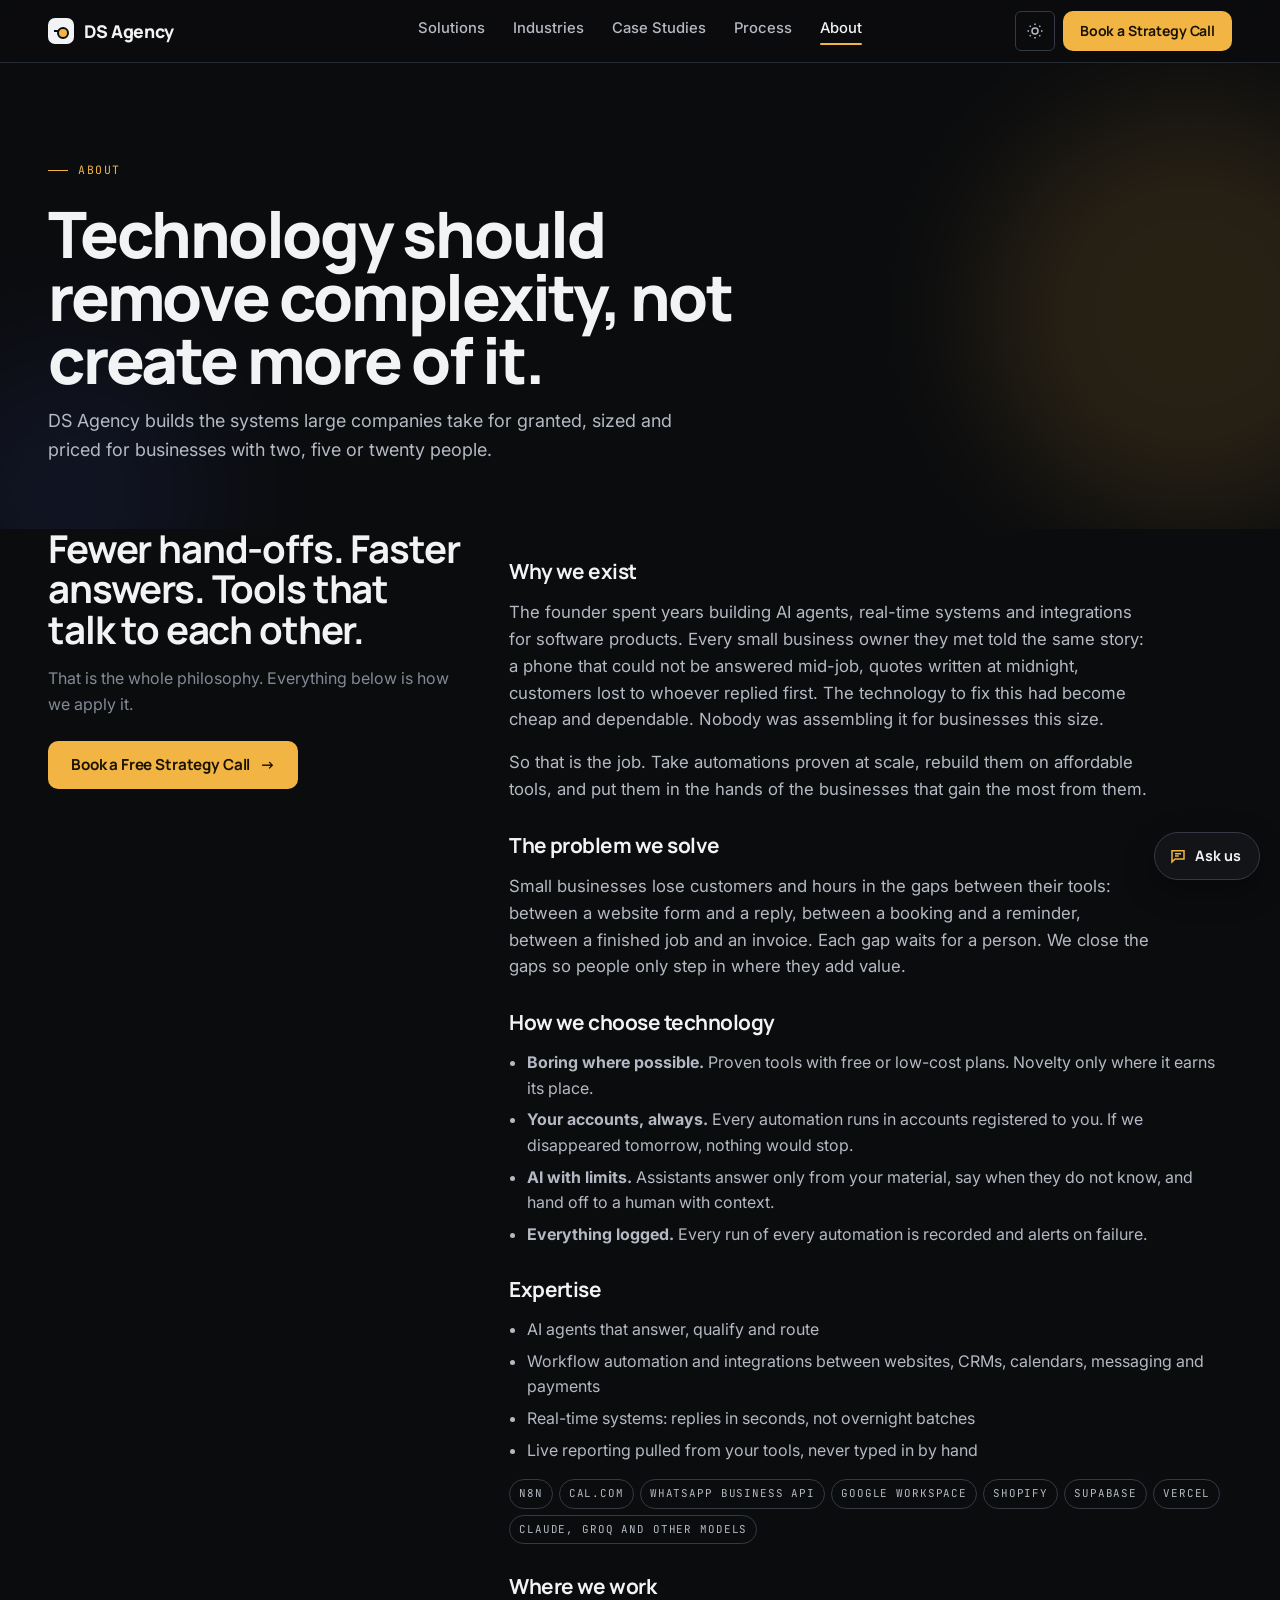
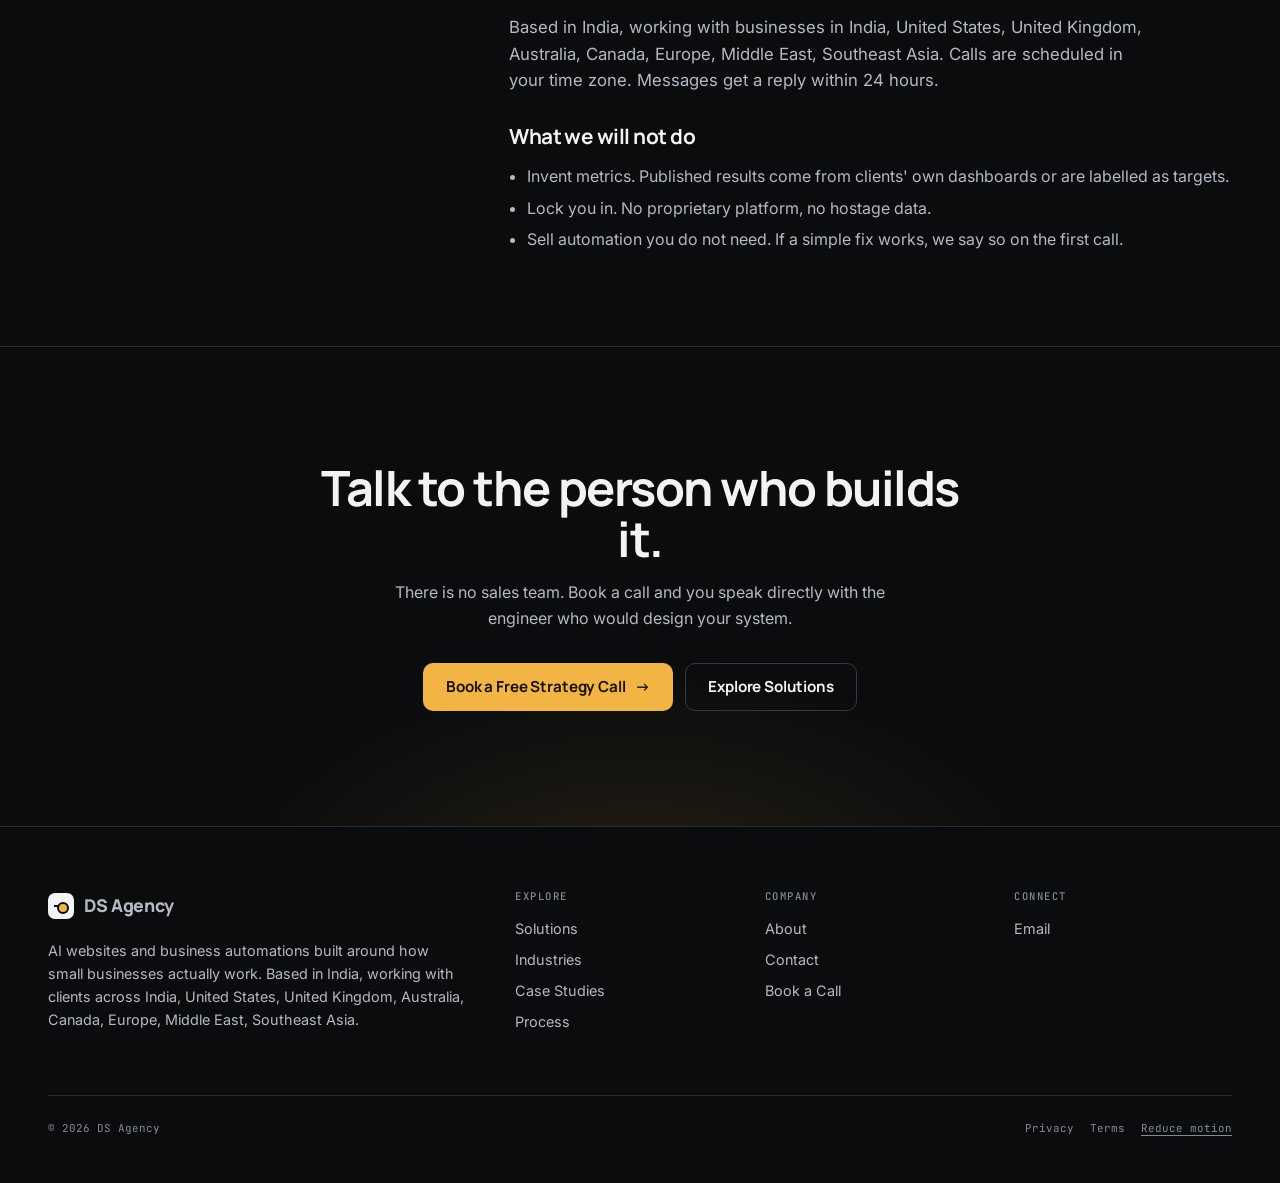
==== commit fa7f9be4: "Ion layer: card icons, service glow, catalog hover + FLIP reflow, timeline draw, industry trust bar," ====
--- a/about.html
+++ b/about.html
@@ -13,7 +13,8 @@
 </head>
 <body data-page="about">
 
-  <section class="page-head">
+  <section class="page-head with-shapes">
+    <div class="shapes" aria-hidden="true"><i></i><i></i></div>
     <div class="wrap">
       <p class="eyebrow">About</p>
       <h1>Technology should remove complexity, not create more of it.</h1>
--- a/styles.css
+++ b/styles.css
@@ -813,3 +813,101 @@
 
 /* sticky cta hint */
 .sticky-cta .hint { display: block; text-align: center; font-family: var(--mono); font-size: 0.64rem; letter-spacing: .06em; color: var(--muted); margin-bottom: 6px; }
+
+/* ==================================================================
+   Ion layer: the remaining effects from the brief
+================================================================== */
+/* section dividers: a slow, low-contrast light moving along the rule */
+.block.rule { position: relative; }
+.block.rule::before { content: ""; position: absolute; left: 0; right: 0; top: -1px; height: 1px; pointer-events: none; opacity: .55;
+  background: linear-gradient(90deg, transparent 0%, rgba(242,181,68,.55) 50%, transparent 100%); background-size: 40% 100%; background-repeat: no-repeat; background-position: -40% 0;
+  animation: shimmer 9s linear infinite; }
+@keyframes shimmer { from { background-position: -40% 0; } to { background-position: 140% 0; } }
+
+/* problem cards: icon pops in as the row reveals */
+.problem .icon { width: 34px; height: 34px; border-radius: 9px; border: 1px solid var(--line-2); display: grid; place-items: center; color: var(--accent); margin-bottom: 12px; opacity: 0; transform: scale(.6) rotate(-8deg); transition: transform .5s var(--ease), opacity .5s; transition-delay: calc(var(--i) * 90ms + 150ms); }
+.problem .icon svg { width: 17px; height: 17px; }
+.problems.in .problem .icon { opacity: 1; transform: none; }
+
+/* services: lift + thin glow border */
+.service:hover { box-shadow: 0 0 0 1px rgba(242,181,68,.45), 0 18px 50px -20px rgba(242,181,68,.35); border-color: rgba(242,181,68,.45); }
+
+/* catalog cards: hover reveals outcomes, speeds the mini flow; glow border */
+.sol .peek { max-height: 0; opacity: 0; overflow: hidden; transition: max-height .35s var(--ease), opacity .3s; margin: 0; padding: 0; list-style: none; display: grid; gap: 4px; }
+.sol .peek li { font-size: 0.82rem; color: var(--accent-text); padding-left: 14px; position: relative; }
+.sol .peek li::before { content: ""; position: absolute; left: 0; top: 9px; width: 7px; height: 1px; background: var(--accent); }
+.sol:hover .peek, .sol:focus-visible .peek { max-height: 120px; opacity: 1; }
+.sol:hover { box-shadow: 0 0 0 1px rgba(242,181,68,.35), 0 18px 50px -20px rgba(242,181,68,.3); }
+.sol:hover .flow.h { --dur: 4s; }
+.sol.enter { opacity: 0; transform: scale(.96); }
+
+/* process timeline draws itself */
+.timeline::before { transform: scaleX(0); transform-origin: left center; transition: transform 1.6s var(--ease); }
+.timeline.in::before { transform: scaleX(1); }
+.timeline .stage { opacity: 0; transform: translateY(10px); transition: opacity .5s var(--ease), transform .5s var(--ease); transition-delay: calc(var(--i) * 260ms + 200ms); }
+.timeline.in .stage { opacity: 1; transform: none; }
+@media (max-width: 900px) { .timeline::before { transform: scaleY(0); transform-origin: top center; } .timeline.in::before { transform: scaleY(1); } }
+
+/* industry trust bar with tooltips */
+.industry-bar { display: flex; flex-wrap: wrap; gap: 8px; margin-top: var(--s3); }
+.industry-bar .ib { position: relative; border: 1px solid var(--line); border-radius: 999px; padding: 8px 14px; font-size: 0.88rem; color: var(--text-2); background: var(--bg-1); text-decoration: none; transition: border-color .2s, color .2s; }
+.industry-bar .ib:hover, .industry-bar .ib:focus-visible { border-color: var(--accent); color: var(--text); }
+.industry-bar .ib .tipbox { position: absolute; left: 0; bottom: calc(100% + 8px); width: 260px; padding: 10px 12px; border-radius: var(--r); background: var(--bg-3); border: 1px solid var(--line-2); color: var(--text-2); font-size: 0.8rem; line-height: 1.45; opacity: 0; transform: translateY(4px); transition: opacity .18s, transform .18s; pointer-events: none; z-index: 5; }
+.industry-bar .ib .tipbox b { display: block; font-family: var(--mono); font-size: 0.62rem; letter-spacing: .1em; text-transform: uppercase; color: var(--accent-text); margin-bottom: 4px; }
+.industry-bar .ib:hover .tipbox, .industry-bar .ib:focus-visible .tipbox { opacity: 1; transform: none; }
+
+/* final CTA: pulse behind the primary button */
+.cta-band .btn.primary { position: relative; }
+.cta-band .btn.primary::before { content: ""; position: absolute; inset: -4px; border-radius: 999px; box-shadow: 0 0 0 0 rgba(242,181,68,.55); animation: ctaPulse 2.6s ease-out infinite; pointer-events: none; }
+@keyframes ctaPulse { 0% { box-shadow: 0 0 0 0 rgba(242,181,68,.55); } 70% { box-shadow: 0 0 0 18px rgba(242,181,68,0); } 100% { box-shadow: 0 0 0 0 rgba(242,181,68,0); } }
+
+/* case-study story: rail draws as you scroll, sections reveal, metrics pop */
+.numbered { position: relative; }
+.numbered::before { content: ""; position: absolute; left: -22px; top: 0; bottom: 0; width: 2px; background: linear-gradient(var(--accent), var(--accent)) no-repeat 0 0 / 100% 0%, var(--line); }
+@supports (animation-timeline: view()) {
+  .numbered::before { animation: rail linear both; animation-timeline: view(); animation-range: entry 10% exit 90%; }
+  @keyframes rail { from { background-size: 100% 0%; } to { background-size: 100% 100%; } }
+}
+@media (max-width: 1360px) { .numbered::before { display: none; } }
+.impact .metric, .metrics .metric { opacity: 0; transform: translateY(10px) scale(.97); transition: opacity .5s var(--ease), transform .5s var(--ease); }
+.impact.in .metric, .metrics.in .metric { opacity: 1; transform: none; }
+.impact.in .metric:nth-child(2), .metrics.in .metric:nth-child(2) { transition-delay: .12s; }
+.impact.in .metric:nth-child(3), .metrics.in .metric:nth-child(3) { transition-delay: .24s; }
+
+/* booking explainer above the calendar */
+.explainer { margin-bottom: var(--s3); }
+.explainer .flow.h { gap: 10px; }
+.explainer .flow.h .node { font-family: var(--display); font-size: 0.9rem; font-weight: 700; padding: 10px 14px; background: var(--bg-1); border-color: var(--line-2); }
+.explainer .flow.h .link { width: 22px; }
+
+/* about: soft background shapes with parallax */
+.shapes { position: absolute; inset: 0; overflow: hidden; pointer-events: none; z-index: 0; }
+.shapes i { position: absolute; border-radius: 50%; filter: blur(60px); opacity: .12; }
+.shapes i:nth-child(1) { width: 420px; height: 420px; right: -120px; top: 40px; background: var(--accent); }
+.shapes i:nth-child(2) { width: 300px; height: 300px; left: -80px; top: 60%; background: #4f6cff; opacity: .08; }
+@supports (animation-timeline: scroll()) {
+  .shapes i { animation: parallax linear both; animation-timeline: scroll(); }
+  .shapes i:nth-child(2) { animation-direction: reverse; }
+  @keyframes parallax { from { transform: translateY(0); } to { transform: translateY(-160px); } }
+}
+.page-head.with-shapes { position: relative; }
+.page-head.with-shapes .wrap { position: relative; z-index: 1; }
+
+/* contact: success slides in */
+form.contact .status.ok { animation: slideIn .45s var(--ease); }
+@keyframes slideIn { from { opacity: 0; transform: translateX(-8px); } to { opacity: 1; transform: none; } }
+
+/* motion switch (footer) */
+.motion-btn { background: none; border: 0; padding: 0; font: inherit; color: inherit; cursor: pointer; text-decoration: underline; text-underline-offset: 3px; }
+.motion-btn:hover { color: var(--accent-text); }
+
+/* site-level no-animation mode: mirrors the OS reduced-motion setting */
+:root[data-motion="reduced"] *, :root[data-motion="reduced"] *::before, :root[data-motion="reduced"] *::after { animation: none !important; transition: none !important; }
+:root[data-motion="reduced"] .reveal, :root[data-motion="reduced"] .kinetic .w, :root[data-motion="reduced"] .timeline .stage, :root[data-motion="reduced"] .problem .icon, :root[data-motion="reduced"] .impact .metric, :root[data-motion="reduced"] .metrics .metric { opacity: 1; transform: none; }
+:root[data-motion="reduced"] .timeline::before { transform: none; }
+:root[data-motion="reduced"] #halo { display: none; }
+@media (prefers-reduced-motion: reduce) {
+  .block.rule::before, .cta-band .btn.primary::before, .shapes i, .numbered::before { animation: none !important; }
+  .timeline::before { transform: none; } .timeline .stage, .problem .icon, .impact .metric, .metrics .metric { opacity: 1; transform: none; transition: none; }
+  .sol .peek { transition: none; }
+}
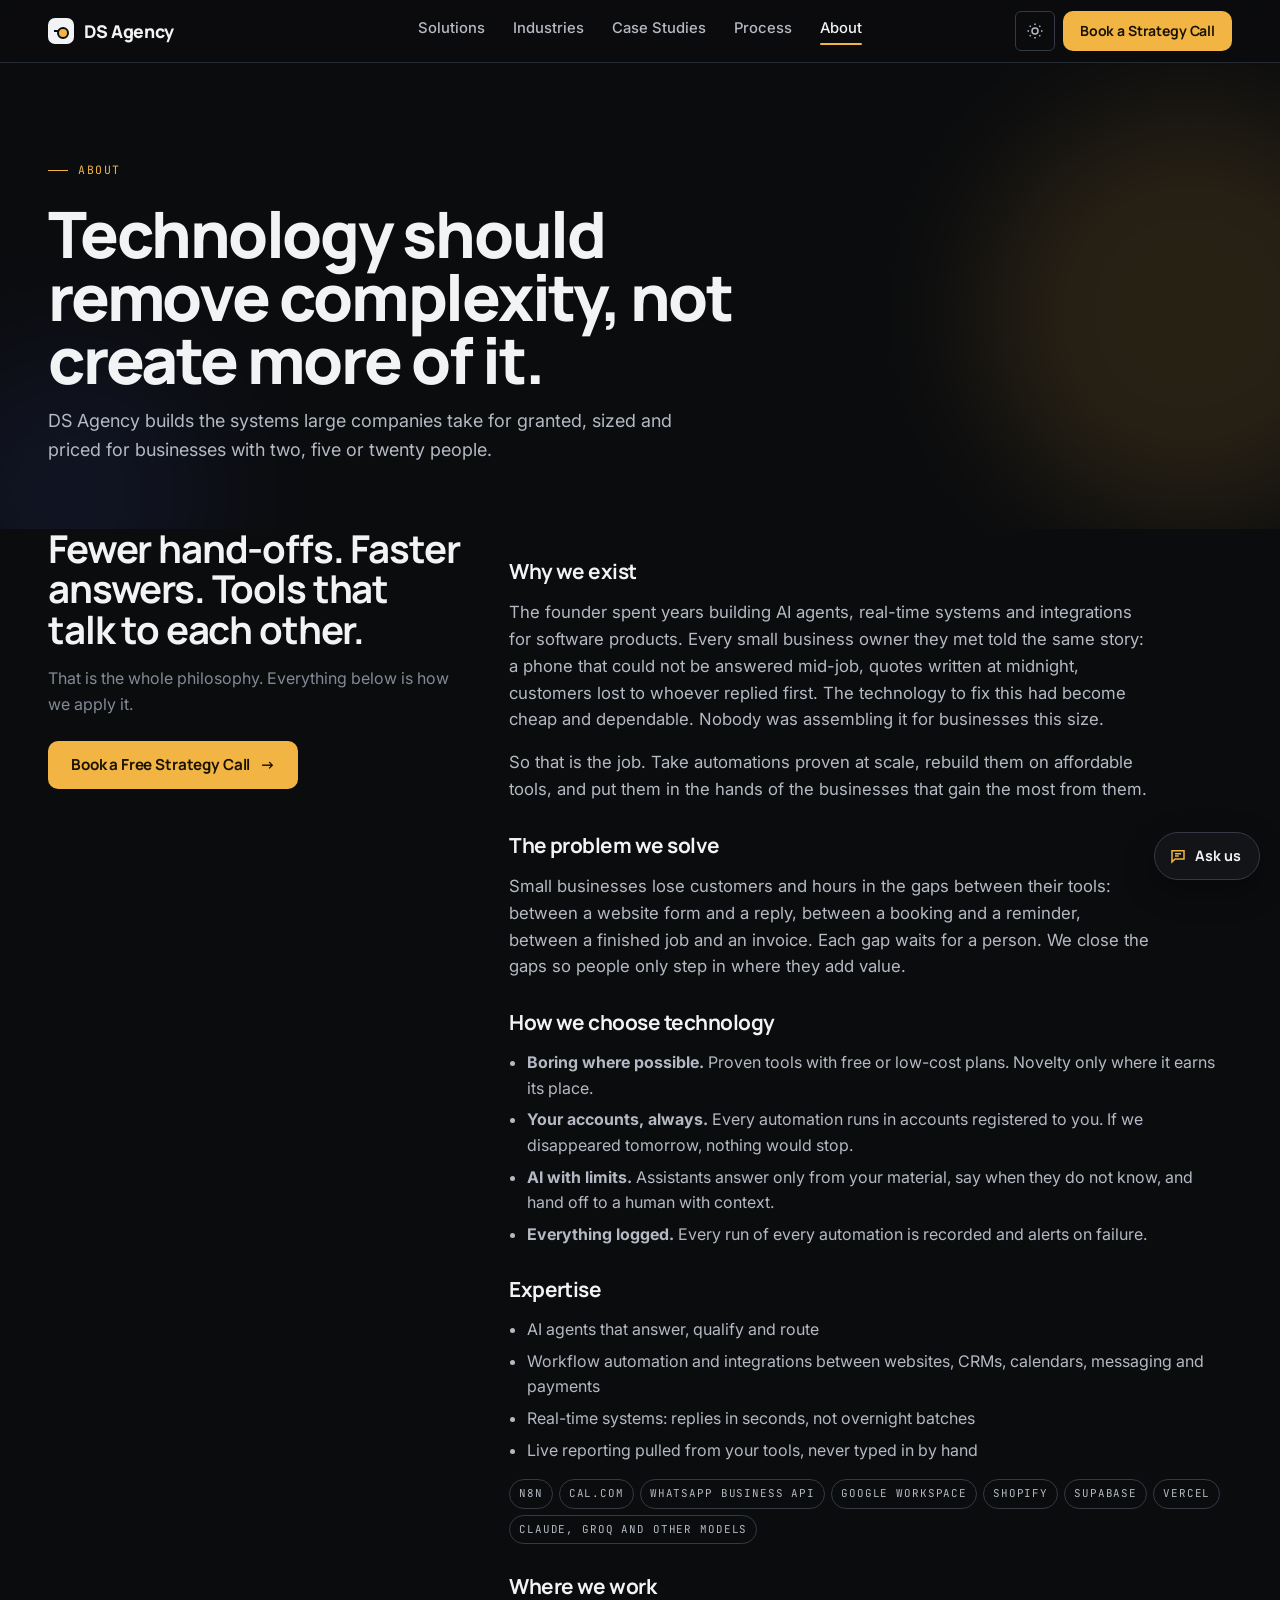
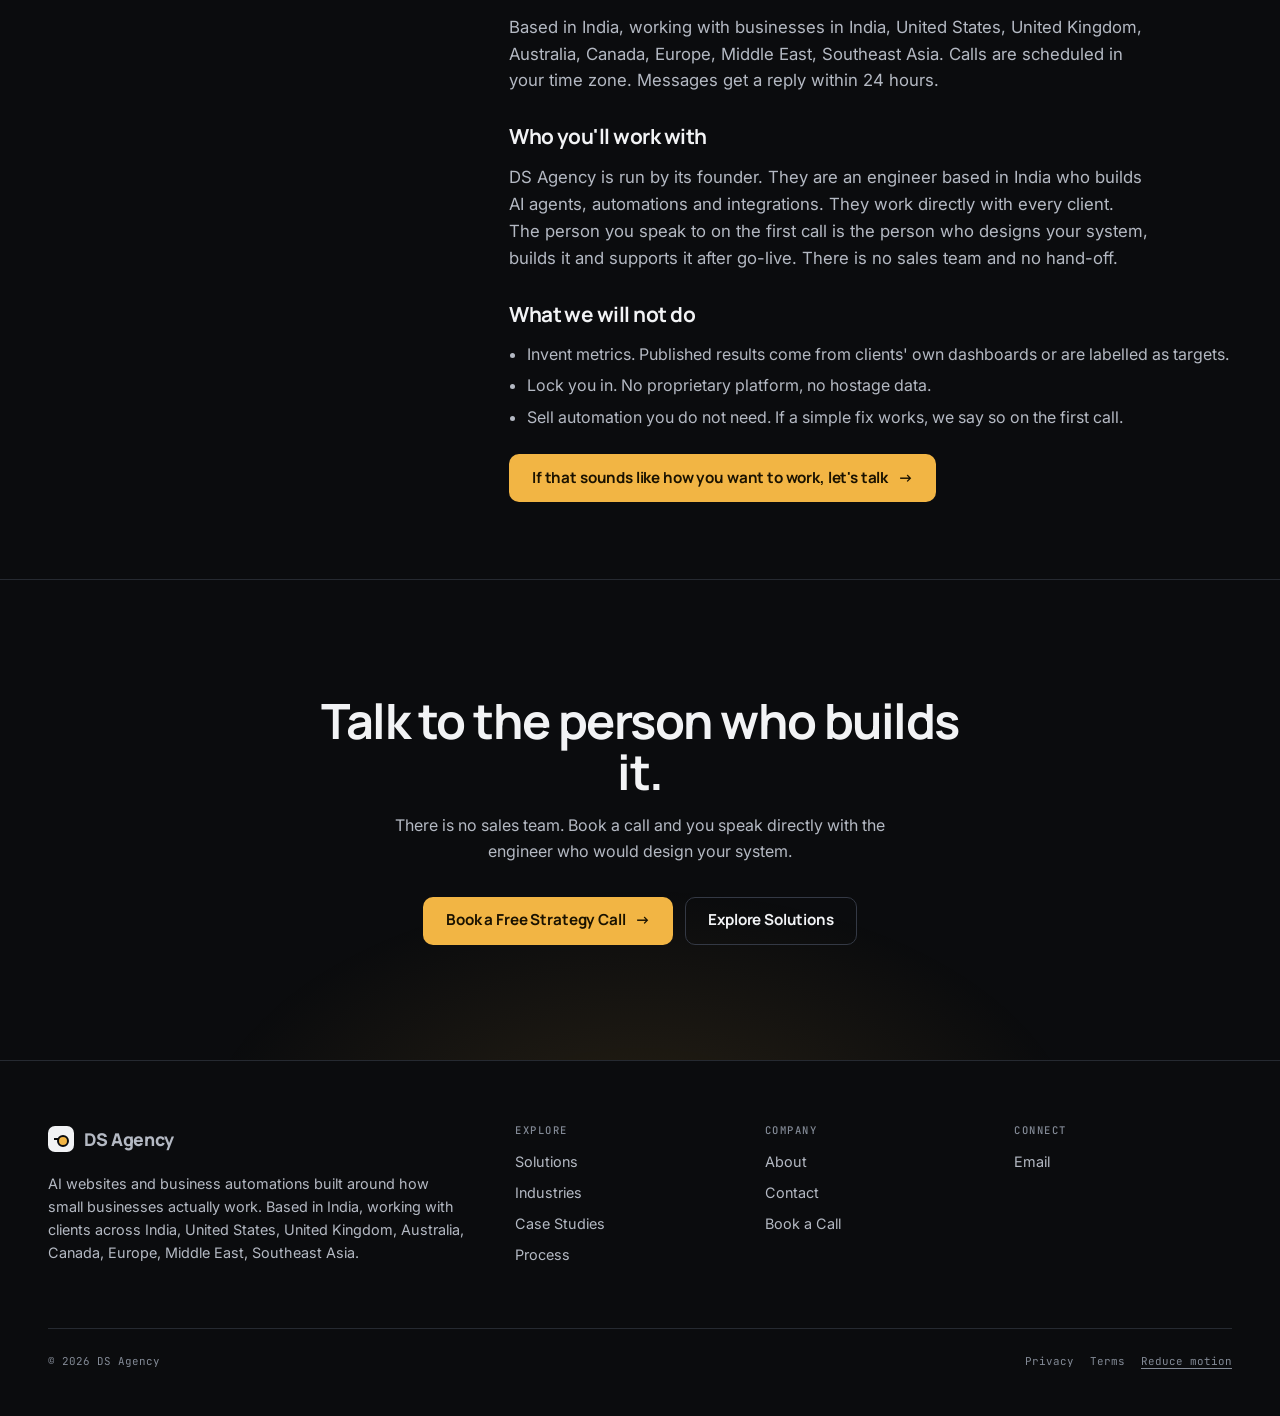
==== commit f8427e19: "Conversion layer: qualifier, workflow modal, mini-captures, presets, audit modal, related sections; " ====
--- a/about.html
+++ b/about.html
@@ -10,6 +10,7 @@
   <link href="https://fonts.googleapis.com/css2?family=Manrope:wght@600;700;800&family=Inter:wght@400;500;600&family=JetBrains+Mono:wght@400;500&display=swap" rel="stylesheet">
   <script src="theme.js"></script>
   <link rel="stylesheet" href="styles.css">
+  <link rel="stylesheet" href="conversion.css">
 </head>
 <body data-page="about">
 
@@ -59,12 +60,20 @@
         <h3>Where we work</h3>
         <p>Based in <span data-site="base"></span>, working with businesses in <span data-site="regions"></span>. Calls are scheduled in your time zone. Messages get a reply within <span data-site="responseTime"></span>.</p>
 
+        <h3>Who you'll work with</h3>
+        <!-- Owner: add your name, one line of background and a photo here.
+             Example: <img class="founder" src="assets/founder.jpg" alt="Your name, founder">
+             Keep it factual. Do not add years of experience, client counts or credentials
+             unless they are true and you can back them up. -->
+        <p><span data-site="name"></span> is run by its founder. They are an engineer based in <span data-site="base"></span> who builds AI agents, automations and integrations. They work directly with every client. The person you speak to on the first call is the person who designs your system, builds it and supports it after go-live. There is no sales team and no hand-off.</p>
+
         <h3>What we will not do</h3>
         <ul>
           <li>Invent metrics. Published results come from clients' own dashboards or are labelled as targets.</li>
           <li>Lock you in. No proprietary platform, no hostage data.</li>
           <li>Sell automation you do not need. If a simple fix works, we say so on the first call.</li>
         </ul>
+        <div class="row" style="margin-top:var(--s3)"><a class="btn primary" href="book.html">If that sounds like how you want to work, let's talk <span class="arr">→</span></a></div>
       </div>
     </div>
   </section>
@@ -81,5 +90,6 @@
   <script src="data.js"></script>
   <script src="site.js"></script>
   <script src="chat.js"></script>
+  <script src="conversion.js"></script>
 </body>
 </html>
--- a/styles.css
+++ b/styles.css
@@ -29,7 +29,7 @@
 :root[data-theme="light"] {
   --bg-0: #f5f6f8; --bg-1: #ffffff; --bg-2: #eef0f3; --bg-3: #e3e6eb;
   --line: #e1e4e9; --line-2: #cbd1d9;
-  --text: #101214; --text-2: #3d434d; --muted: #6b7280;
+  --text: #101214; --text-2: #3d434d; --muted: #646b78; /* 4.96:1 on bg-0 */
   --accent: #e9a930; --accent-2: #f2b544; --accent-hover: #d8991f; --accent-ink: #1a1200; --accent-dim: rgba(233,169,48,.16);
   --accent-text: #8f5f00; --accent-note: #6b4700;
   --danger: #c93c2c;
@@ -279,11 +279,15 @@
 .problems { display: grid; grid-template-columns: repeat(5, 1fr); gap: var(--s2); }
 .problem { position: relative; min-height: 240px; border: 1px solid var(--line); border-radius: var(--r-lg); background: var(--bg-1); padding: var(--s3); cursor: pointer; overflow: hidden; transition: border-color .25s, transform .25s var(--ease); text-align: left; width: 100%; }
 .problem:hover, .problem:focus-visible, .problem.on { border-color: var(--line-2); transform: translateY(-2px); }
-.problem .face { transition: opacity .3s var(--ease), transform .3s var(--ease); }
-.problem .face.front { position: relative; }
-.problem .face.back { position: absolute; inset: var(--s3); opacity: 0; transform: translateY(10px); }
-.problem:hover .front, .problem:focus-visible .front, .problem.on .front { opacity: 0; transform: translateY(-10px); }
-.problem:hover .back, .problem:focus-visible .back, .problem.on .back { opacity: 1; transform: none; }
+/* Real 3D flip: front rotates away, back rotates in. Faces hide their backface. */
+.problem { perspective: 1100px; }
+.problem .face { transition: transform .6s var(--ease); backface-visibility: hidden; -webkit-backface-visibility: hidden; transform-style: preserve-3d; }
+.problem .face.front { position: relative; transform: rotateY(0deg); }
+.problem .face.back { position: absolute; inset: var(--s3); transform: rotateY(-180deg); }
+.problem:hover .front, .problem:focus-visible .front, .problem.on .front { transform: rotateY(180deg); }
+.problem:hover .back, .problem:focus-visible .back, .problem.on .back { transform: rotateY(0deg); }
+@media (prefers-reduced-motion: reduce) { .problem .face { transition: none; } }
+:root[data-motion="reduced"] .problem .face { transition: none; }
 .problem h3 { font-size: 1.1rem; margin-bottom: 8px; }
 .problem p { font-size: 0.9rem; color: var(--text-2); margin: 0; }
 .problem .k { font-family: var(--mono); font-size: 0.66rem; letter-spacing: .12em; text-transform: uppercase; color: var(--muted); margin-bottom: 14px; display: block; }
@@ -911,3 +915,25 @@
   .timeline::before { transform: none; } .timeline .stage, .problem .icon, .impact .metric, .metrics .metric { opacity: 1; transform: none; transition: none; }
   .sol .peek { transition: none; }
 }
+
+/* Ion additions: glow on more cards, integration tooltips, animated FAQ */
+.case:hover, .industry:hover { box-shadow: 0 0 0 1px rgba(242,181,68,.35), 0 18px 50px -20px rgba(242,181,68,.3); border-color: rgba(242,181,68,.45); }
+.industry { transition: border-color .25s, box-shadow .25s; }
+.int[data-tip] { position: relative; cursor: default; }
+.int[data-tip]::after {
+  content: attr(data-tip); position: absolute; left: 0; bottom: calc(100% + 8px); z-index: 6;
+  width: max-content; max-width: 240px; padding: 8px 10px; border-radius: var(--r-sm);
+  background: var(--bg-3); color: var(--text); border: 1px solid var(--line-2);
+  font-size: 0.8rem; line-height: 1.4; white-space: normal;
+  opacity: 0; visibility: hidden; transform: translateY(4px); pointer-events: none;
+  transition: opacity .15s, transform .15s, visibility 0s .15s;
+}
+.int[data-tip]:hover::after, .int[data-tip]:focus-visible::after { opacity: 1; visibility: visible; transform: none; transition-delay: 0s; }
+.hub .side.right .int[data-tip]::after { left: auto; right: 0; }
+/* FAQ: animated open/close where the browser supports it (Chrome 131+, others fall back to instant) */
+@supports (interpolate-size: allow-keywords) {
+  .faq details { interpolate-size: allow-keywords; }
+  .faq details::details-content { block-size: 0; overflow: hidden; transition: block-size .35s var(--ease), content-visibility .35s allow-discrete; }
+  .faq details[open]::details-content { block-size: auto; }
+}
+@media (prefers-reduced-motion: reduce) { .faq details::details-content { transition: none; } .case:hover, .industry:hover { box-shadow: none; } }
--- a/conversion.css
+++ b/conversion.css
@@ -0,0 +1,328 @@
+/* ==================================================================
+   Conversion layer. Loads after styles.css on every page.
+   Owns: qualifier, catalog meta, solutions bar, workflow modal extras,
+   mini-capture forms, presets, progress strip, FAQ, tooltips, sticky bar.
+   Tokens only, so the light theme (:root[data-theme="light"]) just works.
+================================================================== */
+
+/* ------------------------------------------------------------------
+   Small shared text bits
+------------------------------------------------------------------ */
+.fine { font-size: 0.82rem; color: var(--muted); line-height: 1.5; margin: 0 0 12px; }
+.cta-sub { font-size: 0.9rem; color: var(--muted); margin: 10px 0 0; max-width: 34rem; }
+.cta-alt { font-size: 0.9rem; color: var(--muted); margin: 8px 0 0; }
+.cta-alt a { color: var(--text-2); text-decoration: underline; text-underline-offset: 3px; text-decoration-color: var(--line-2); }
+.cta-alt a:hover { color: var(--accent-text); text-decoration-color: currentColor; }
+.cta-band .cta-sub { color: var(--muted); margin: var(--s3) auto 0; max-width: 32rem; }
+.cta-band .cta-alt { color: var(--muted); margin: 8px auto 0; max-width: 32rem; }
+
+/* ------------------------------------------------------------------
+   H11 Hero additions
+------------------------------------------------------------------ */
+.hero .cta-micro { margin: 12px 0 0; font-family: var(--mono); font-size: 0.7rem; letter-spacing: .08em; text-transform: uppercase; color: var(--accent-text); }
+.hero .hero-trust { display: flex; align-items: center; gap: 8px; margin: 14px 0 0; font-size: 0.88rem; color: var(--muted); max-width: 34rem; }
+.hero .hero-trust::before { content: ""; width: 6px; height: 6px; border-radius: 50%; background: var(--accent); flex: none; }
+.hero .micro-cta { margin-top: 12px; font-size: 0.9rem; }
+
+/* ------------------------------------------------------------------
+   H1 Micro-qualifier + card spotlight
+------------------------------------------------------------------ */
+.qualifier {
+  margin-top: var(--s4); display: flex; flex-wrap: wrap; align-items: center; gap: var(--s2) var(--s4);
+  padding: var(--s3); border: 1px solid var(--line); border-radius: var(--r-lg); background: var(--bg-1);
+}
+.q-title { margin: 0; flex: 1 1 18rem; font-family: var(--display); font-weight: 700; font-size: 1.1rem; letter-spacing: -0.02em; line-height: 1.3; }
+.qualifier .chips { display: flex; flex-wrap: wrap; gap: 8px; }
+.sol.spot {
+  border-color: var(--accent);
+  box-shadow: 0 0 0 2px var(--accent), 0 0 0 8px var(--accent-dim);
+  animation: spotRing 2.4s var(--ease) 1;
+}
+@keyframes spotRing {
+  0%   { box-shadow: 0 0 0 0 var(--accent), 0 0 0 0 var(--accent-dim); }
+  30%  { box-shadow: 0 0 0 2px var(--accent), 0 0 0 16px var(--accent-dim); }
+  100% { box-shadow: 0 0 0 2px var(--accent), 0 0 0 8px var(--accent-dim); }
+}
+
+/* ------------------------------------------------------------------
+   H2 Services: typical impact line + CTA row (also used after cases and the catalog)
+------------------------------------------------------------------ */
+.impact-line, .service .impact-line {
+  margin: 0 0 var(--s3); padding: 10px 12px; border-left: 2px solid var(--accent); border-radius: 0 var(--r-sm) var(--r-sm) 0;
+  background: var(--accent-dim); font-size: 0.88rem; color: var(--text-2);
+}
+.impact-line b { display: block; margin-bottom: 2px; font-family: var(--mono); font-weight: 500; font-size: 0.62rem; letter-spacing: 0.12em; text-transform: uppercase; color: var(--accent-text); }
+.cta-row {
+  margin-top: var(--s4); display: flex; flex-wrap: wrap; align-items: center; gap: var(--s2) var(--s3);
+  padding: var(--s3) var(--s4); border: 1px solid var(--line); border-radius: var(--r-lg);
+  background: linear-gradient(180deg, var(--bg-1), var(--bg-0));
+}
+.cta-row-text { flex: 1 1 22rem; font-family: var(--display); font-weight: 700; font-size: 1.15rem; letter-spacing: -0.02em; line-height: 1.3; }
+@media (max-width: 640px) {
+  .cta-row { padding: var(--s3); }
+  .cta-row .btn.primary { width: 100%; justify-content: center; }
+}
+
+/* ------------------------------------------------------------------
+   H3 Catalog card meta: hidden until hover/focus, same technique as .peek
+------------------------------------------------------------------ */
+.sol .peek-meta { max-height: 0; opacity: 0; overflow: hidden; margin: 0; display: flex; flex-wrap: wrap; gap: 6px; transition: max-height .35s var(--ease), opacity .3s; }
+.sol .peek-meta .badge { font-size: 0.66rem; padding: 4px 8px; }
+.sol:hover .peek-meta, .sol:focus-visible .peek-meta { max-height: 80px; opacity: 1; }
+@media (hover: none) { .sol .peek-meta { max-height: 80px; opacity: 1; } } /* no hover on touch: always show setup time */
+
+/* ------------------------------------------------------------------
+   H4 Sticky solutions mini-bar (desktop only, centred, clear of the chat launcher)
+------------------------------------------------------------------ */
+.solbar {
+  position: fixed; left: 50%; bottom: 20px; z-index: 65; transform: translateX(-50%);
+  width: max-content; max-width: calc(100vw - 300px);
+  display: flex; align-items: center; gap: var(--s2); padding: 8px 8px 8px 18px;
+  border: 1px solid var(--line-2); border-radius: 999px; background: var(--nav-bg-2);
+  backdrop-filter: blur(14px); -webkit-backdrop-filter: blur(14px);
+  box-shadow: 0 0 0 1px rgba(242,181,68,.12), 0 18px 50px -20px rgba(242,181,68,.35);
+  animation: solbarIn .35s var(--ease);
+}
+.solbar-count { font-family: var(--mono); font-size: 0.7rem; letter-spacing: 0.08em; text-transform: uppercase; color: var(--text-2); white-space: nowrap; }
+.solbar .btn { white-space: nowrap; border-radius: 999px; }
+@keyframes solbarIn { from { opacity: 0; transform: translate(-50%, 12px); } to { opacity: 1; transform: translateX(-50%); } }
+@media (max-width: 900px) { .solbar { display: none !important; } }
+
+/* ------------------------------------------------------------------
+   H5 Workflow modal (extends .modal / .box / .close from styles.css)
+------------------------------------------------------------------ */
+#workflow-modal .box { width: min(560px, 100%); max-height: calc(100vh - var(--s4)); overflow: auto; }
+#workflow-modal form { gap: 12px; }
+#workflow-modal label { display: grid; gap: 6px; font-size: 0.85rem; font-weight: 500; color: var(--text-2); }
+#workflow-modal label .opt { color: var(--muted); font-weight: 400; }
+#workflow-modal input, #workflow-modal select, #workflow-modal textarea {
+  width: 100%; font: inherit; font-size: 1rem; color: var(--text); padding: 12px 14px; min-height: 48px;
+  background: var(--bg-0); border: 1px solid var(--line-2); border-radius: var(--r-sm);
+  transition: border-color .15s, box-shadow .15s;
+}
+#workflow-modal select {
+  appearance: none; -webkit-appearance: none; padding-right: 36px;
+  background-image: linear-gradient(45deg, transparent 50%, var(--muted) 50%), linear-gradient(135deg, var(--muted) 50%, transparent 50%);
+  background-position: calc(100% - 20px) 50%, calc(100% - 14px) 50%; background-size: 6px 6px; background-repeat: no-repeat;
+}
+#workflow-modal textarea { min-height: 96px; resize: vertical; }
+#workflow-modal input:focus, #workflow-modal select:focus, #workflow-modal textarea:focus { outline: none; border-color: var(--accent-text); box-shadow: 0 0 0 3px var(--accent-dim); }
+#workflow-modal label.invalid input, #workflow-modal label.invalid select, #workflow-modal label.invalid textarea { border-color: var(--danger); }
+#workflow-modal .btn.primary { justify-content: center; margin-top: 4px; }
+#workflow-modal .status.err { color: var(--danger); }
+#workflow-modal .close, #audit-modal .close { width: 40px; height: 40px; }
+#audit-modal select, #audit-modal textarea { font: inherit; font-size: 1rem; color: var(--text); background: var(--bg-0); border: 1px solid var(--line-2); border-radius: var(--r-sm); padding: 12px 14px; }
+#audit-modal textarea { min-height: 72px; resize: vertical; }
+#audit-modal select:focus, #audit-modal textarea:focus { outline: none; border-color: var(--accent-text); box-shadow: 0 0 0 3px var(--accent-dim); }
+body.modal-open { overflow: hidden; }
+
+/* ------------------------------------------------------------------
+   H6 Mini-capture forms: one row on desktop, stacked on mobile
+------------------------------------------------------------------ */
+.mini-capture { display: flex; flex-wrap: wrap; align-items: center; gap: 8px; margin-top: var(--s2); }
+.fine + .mini-capture { margin-top: 4px; }
+.mini-capture input, .mini-capture select {
+  flex: 1 1 180px; min-width: 0; font: inherit; font-size: 0.95rem; color: var(--text); padding: 0 12px; min-height: 40px;
+  background: var(--bg-0); border: 1px solid var(--line-2); border-radius: var(--r-sm);
+  transition: border-color .15s, box-shadow .15s;
+}
+.mini-capture select {
+  appearance: none; -webkit-appearance: none; padding-right: 32px;
+  background-image: linear-gradient(45deg, transparent 50%, var(--muted) 50%), linear-gradient(135deg, var(--muted) 50%, transparent 50%);
+  background-position: calc(100% - 18px) 50%, calc(100% - 12px) 50%; background-size: 6px 6px; background-repeat: no-repeat;
+}
+.mini-capture input:focus, .mini-capture select:focus { outline: none; border-color: var(--accent-text); box-shadow: 0 0 0 3px var(--accent-dim); }
+.mini-capture input.invalid, .mini-capture select.invalid { border-color: var(--danger); }
+.mini-capture .btn { flex: none; white-space: nowrap; }
+.mini-capture .status { flex: 0 0 100%; margin: 0; font-size: 0.85rem; color: var(--text-2); }
+.mini-capture .status { min-height: 1.3em; }
+.mini-capture .status.ok { color: var(--accent-text); }
+.mini-capture .status.err { color: var(--danger); }
+@media (max-width: 640px) {
+  .mini-capture input, .mini-capture select { flex: 1 1 100%; }
+  .mini-capture .btn { flex: 1 1 100%; justify-content: center; }
+}
+
+/* ------------------------------------------------------------------
+   H7 / H8 Presets, progress strip, ROI diagram
+------------------------------------------------------------------ */
+.presets { display: flex; flex-wrap: wrap; align-items: center; gap: 6px; margin-bottom: var(--s3); padding-bottom: var(--s2); border-bottom: 1px dashed var(--line); }
+.presets .lbl, .configurator .presets .lbl, .roi .presets .lbl { flex: none; margin: 0 4px 0 0; font-family: var(--mono); font-size: 0.64rem; letter-spacing: 0.12em; text-transform: uppercase; color: var(--muted); }
+.presets .chip { font-size: 0.78rem; padding: 5px 11px; min-height: 32px; border-style: dashed; }
+.presets .chip:hover, .presets .chip:focus-visible { border-style: solid; }
+.roi > .presets, .roi > .roi-diagram { grid-column: 1 / -1; }
+
+.progress { list-style: none; margin: 0 0 var(--s3); padding: 0; display: flex; gap: 6px; counter-reset: pg; }
+.progress li {
+  flex: 1; display: flex; align-items: center; gap: 8px; padding-bottom: 8px; border-bottom: 2px solid var(--line);
+  font-family: var(--mono); font-size: 0.7rem; letter-spacing: 0.1em; text-transform: uppercase; color: var(--muted);
+  transition: color .25s, border-color .25s;
+}
+.progress li::before {
+  counter-increment: pg; content: counter(pg); width: 18px; height: 18px; flex: none; border-radius: 50%;
+  border: 1px solid var(--line-2); display: grid; place-items: center; font-size: 0.6rem; letter-spacing: 0;
+  transition: background .25s, color .25s, border-color .25s;
+}
+.progress li.done { color: var(--accent-text); border-bottom-color: var(--accent); }
+.progress li.done::before { content: "✓"; background: var(--accent); color: var(--accent-ink); border-color: var(--accent); }
+@media (max-width: 480px) { .progress li { letter-spacing: .04em; gap: 6px; } }
+
+.roi-diagram { grid-column: 1 / -1; padding-bottom: var(--s3); border-bottom: 1px dashed var(--line); }
+.roi-diagram .flow.h { gap: 10px; }
+.roi-diagram .flow.h .node { font-family: var(--display); font-size: 0.9rem; font-weight: 700; padding: 10px 14px; background: var(--bg-2); border-color: var(--line-2); }
+.roi-diagram .flow.h .link { width: 22px; }
+
+/* ------------------------------------------------------------------
+   H9 Process note + FAQ (native <details>, no JS)
+------------------------------------------------------------------ */
+.process-note {
+  margin: var(--s4) 0 0; max-width: 46rem; padding: 14px 18px; font-size: 0.95rem; color: var(--text-2);
+  border: 1px solid var(--line); border-left: 2px solid var(--accent); border-radius: var(--r); background: var(--bg-1);
+}
+.faq { margin-top: var(--s4); max-width: 46rem; border-top: 1px solid var(--line); }
+.faq details { border-bottom: 1px solid var(--line); }
+.faq summary {
+  list-style: none; cursor: pointer; display: flex; align-items: center; justify-content: space-between; gap: var(--s2);
+  padding: 16px 0; font-family: var(--display); font-weight: 700; font-size: 1.05rem; letter-spacing: -0.01em; color: var(--text);
+  transition: color .15s;
+}
+.faq summary::-webkit-details-marker { display: none; }
+.faq summary::after {
+  content: ""; flex: none; width: 26px; height: 26px; border-radius: 50%; border: 1px solid var(--line-2);
+  background: linear-gradient(currentColor, currentColor) center / 10px 1px no-repeat, linear-gradient(currentColor, currentColor) center / 1px 10px no-repeat;
+  transition: transform .3s var(--ease), border-color .2s;
+}
+.faq summary:hover { color: var(--accent-text); }
+.faq summary:hover::after { border-color: var(--accent-text); }
+.faq details[open] summary::after { transform: rotate(45deg); border-color: var(--accent); }
+.faq details p { margin: 0 0 18px; max-width: 40rem; font-size: 0.95rem; color: var(--text-2); }
+.faq details[open] p { animation: faqIn .3s var(--ease); }
+@keyframes faqIn { from { opacity: 0; transform: translateY(-4px); } to { opacity: 1; transform: none; } }
+
+/* ------------------------------------------------------------------
+   H12 Case-study teaser line + mid-page capture block
+------------------------------------------------------------------ */
+.case .if-you { margin: -6px 0 0; font-size: 0.85rem; line-height: 1.45; color: var(--accent-text); }
+.capture {
+  margin-top: var(--s3); padding: var(--s3) var(--s4); border: 1px solid rgba(242,181,68,.3); border-radius: var(--r-lg);
+  background: linear-gradient(180deg, var(--accent-dim), transparent 140%), var(--bg-1);
+}
+.capture-title { margin: 0 0 var(--s2); max-width: 40rem; font-family: var(--display); font-weight: 700; font-size: 1.15rem; letter-spacing: -0.02em; line-height: 1.3; }
+.capture .mini-capture { margin-top: 0; }
+.capture .fine { margin: 10px 0 0; }
+@media (max-width: 640px) { .capture { padding: var(--s3); } }
+
+/* ------------------------------------------------------------------
+   H13 Sticky mobile bar: text left, button right
+------------------------------------------------------------------ */
+@media (max-width: 900px) {
+  .sticky-cta { display: flex; align-items: center; justify-content: space-between; gap: 12px; }
+  .sticky-cta .hint { flex: 1 1 auto; margin: 0; text-align: left; font-family: var(--display); font-weight: 600; font-size: 0.9rem; letter-spacing: -0.01em; text-transform: none; color: var(--text); }
+  .sticky-cta .btn { flex: none; width: auto; min-height: 44px; padding: 0 18px; }
+}
+
+/* ------------------------------------------------------------------
+   H15 "How we estimate this" on solution pages
+------------------------------------------------------------------ */
+details.estimate { margin-top: var(--s2); max-width: 42rem; border: 1px solid var(--line); border-radius: var(--r); background: var(--bg-1); }
+details.estimate summary {
+  list-style: none; cursor: pointer; display: flex; align-items: center; gap: 10px; padding: 12px 16px;
+  font-family: var(--mono); font-size: 0.78rem; letter-spacing: 0.1em; text-transform: uppercase; color: var(--text-2);
+  transition: color .15s;
+}
+details.estimate summary::-webkit-details-marker { display: none; }
+details.estimate summary::before { content: ""; width: 0; height: 0; border-left: 5px solid currentColor; border-top: 4px solid transparent; border-bottom: 4px solid transparent; transition: transform .2s var(--ease); }
+details.estimate[open] summary::before { transform: rotate(90deg); }
+details.estimate summary:hover { color: var(--accent-text); }
+details.estimate p { margin: 0; padding: 0 16px 14px; font-size: 0.9rem; color: var(--text-2); }
+
+/* ------------------------------------------------------------------
+   H21 Term tooltips (CSS only) + 3D board help
+------------------------------------------------------------------ */
+.term {
+  position: relative; cursor: help; border-radius: 3px;
+  text-decoration: underline dotted; text-decoration-color: var(--accent-text); text-decoration-thickness: 1px; text-underline-offset: 3px;
+}
+.term::after {
+  content: attr(data-tip); position: absolute; left: 50%; bottom: calc(100% + 8px); transform: translate(-50%, 4px); z-index: 6;
+  width: max-content; max-width: 240px; padding: 8px 10px; border-radius: var(--r-sm);
+  background: var(--bg-3); color: var(--text); border: 1px solid var(--line-2);
+  font-family: var(--body); font-weight: 400; font-size: 0.8rem; line-height: 1.4; letter-spacing: 0; text-transform: none; text-align: left; white-space: normal;
+  opacity: 0; visibility: hidden; pointer-events: none;
+  transition: opacity .15s, transform .15s, visibility 0s .15s;
+}
+.term::before {
+  content: ""; position: absolute; left: 50%; bottom: calc(100% + 3px); transform: translateX(-50%); z-index: 7;
+  border: 5px solid transparent; border-top-color: var(--line-2); border-bottom: 0;
+  opacity: 0; visibility: hidden; pointer-events: none; transition: opacity .15s, visibility 0s .15s;
+}
+.term:hover::after, .term:focus::after, .term:focus-visible::after { opacity: 1; visibility: visible; transform: translate(-50%, 0); transition-delay: 0s; }
+.term:hover::before, .term:focus::before, .term:focus-visible::before { opacity: 1; visibility: visible; transition-delay: 0s; }
+@media (max-width: 640px) {
+  .term::after { left: 0; transform: translate(0, 4px); max-width: min(240px, 80vw); }
+  .term:hover::after, .term:focus::after, .term:focus-visible::after { transform: none; }
+  .term::before { left: 12px; transform: none; }
+}
+
+.hero3d .legend { gap: 10px; }
+.hero3d .legend > span:last-of-type { margin-left: auto; }
+.hero3d .legend .help {
+  position: relative; width: 24px; height: 24px; padding: 0; flex: none; border-radius: 50%; border: 1px solid var(--line-2); background: var(--bg-1); color: var(--text-2);
+  font-family: var(--display); font-weight: 700; font-size: 12px; line-height: 1; letter-spacing: 0; cursor: pointer; display: grid; place-items: center;
+  transition: border-color .15s, color .15s;
+}
+.hero3d .legend .help::before { content: ""; position: absolute; inset: -10px; } /* 44px hit area */
+.hero3d .legend .help:hover, .hero3d .legend .help[aria-expanded="true"] { border-color: var(--accent); color: var(--accent-text); }
+.hero3d .help-tip {
+  position: absolute; right: 0; bottom: 34px; z-index: 12; width: min(300px, 100%); padding: 14px 16px;
+  border-radius: var(--r); background: var(--bg-1); border: 1px solid var(--line-2);
+  box-shadow: 0 0 0 1px rgba(242,181,68,.12), 0 18px 50px -20px rgba(242,181,68,.3);
+  font-family: var(--body); font-size: 0.85rem; line-height: 1.5; color: var(--text-2); text-transform: none; letter-spacing: 0;
+  animation: tipIn .2s var(--ease);
+}
+.hero3d .help-tip b { display: block; margin-bottom: 8px; font-family: var(--mono); font-weight: 500; font-size: 0.64rem; letter-spacing: 0.12em; text-transform: uppercase; color: var(--accent-text); }
+.hero3d .help-tip ul { margin: 0; padding-left: 16px; display: grid; gap: 4px; }
+.hero3d .help-tip li::marker { color: var(--accent); }
+@keyframes tipIn { from { opacity: 0; transform: translateY(6px); } to { opacity: 1; transform: none; } }
+
+/* ------------------------------------------------------------------
+   Reduced motion: OS setting and the site's own switch
+------------------------------------------------------------------ */
+@media (prefers-reduced-motion: reduce) {
+  .sol.spot, .solbar, .faq details[open] p, .hero3d .help-tip { animation: none !important; }
+  .sol .peek-meta, .progress li, .progress li::before, .faq summary, .faq summary::after, details.estimate summary, details.estimate summary::before,
+  .term::after, .term::before, .hero3d .legend .help, .mini-capture input, .mini-capture select, #workflow-modal input, #workflow-modal select, #workflow-modal textarea { transition: none !important; }
+}
+:root[data-motion="reduced"] .sol.spot, :root[data-motion="reduced"] .solbar, :root[data-motion="reduced"] .faq details[open] p, :root[data-motion="reduced"] .hero3d .help-tip { animation: none !important; }
+:root[data-motion="reduced"] .sol .peek-meta, :root[data-motion="reduced"] .progress li, :root[data-motion="reduced"] .progress li::before, :root[data-motion="reduced"] .faq summary::after,
+:root[data-motion="reduced"] details.estimate summary::before, :root[data-motion="reduced"] .term::after, :root[data-motion="reduced"] .term::before { transition: none !important; }
+
+/* ------------------------------------------------------------------
+   Fixes from the accessibility pass + the remaining "Ion" effects
+------------------------------------------------------------------ */
+/* Touch targets */
+@media (pointer: coarse) {
+  .qualifier .chip, .presets .chip { min-height: 44px; padding: 8px 14px; }
+  .tags a.badge { min-height: 44px; }
+}
+.tags a.badge { min-height: 36px; padding: 8px 12px; align-items: center; }
+/* Placeholders readable on both themes */
+.mini-capture ::placeholder, #workflow-modal ::placeholder, #audit-modal ::placeholder { color: var(--muted); opacity: 1; }
+/* The solutions bar steps aside when the assistant panel is open */
+body:has(.chat.open) .solbar { display: none; }
+/* Booking time-zone line: body face, readable size */
+.tz { font-family: var(--body); font-size: 0.85rem; letter-spacing: 0; color: var(--text-2); }
+/* Industry "See solutions" pill keeps the pill face */
+.industry .links a.btn { font-family: var(--body); font-weight: 500; letter-spacing: 0; }
+
+/* Kinetic type on key section headlines (JS splits into .w spans when in view) */
+.kinetic-on-view.kinetic .w { display: inline-block; opacity: 0; transform: translateY(.3em); animation: wordIn .6s var(--ease) forwards; animation-delay: calc(var(--i) * 60ms); }
+/* Build-your-stack result pops in */
+.configurator .stack { animation: stackIn .45s var(--ease); transform-origin: top left; }
+@keyframes stackIn { from { opacity: 0; transform: scale(.97) translateY(6px); } to { opacity: 1; transform: none; } }
+/* Tap ripple on the 3D board */
+.hero3d .tap-ripple { position: absolute; width: 60px; height: 60px; margin: -30px 0 0 -30px; border-radius: 50%; border: 2px solid var(--accent); pointer-events: none; transform: translateZ(2px) scale(.2); opacity: .9; animation: tapRipple 1.3s var(--ease) forwards; }
+@keyframes tapRipple { to { transform: translateZ(2px) scale(3.4); opacity: 0; } }
+@media (prefers-reduced-motion: reduce) { .configurator .stack, .hero3d .tap-ripple { animation: none !important; } .kinetic-on-view.kinetic .w { opacity: 1; transform: none; animation: none; } }
+:root[data-motion="reduced"] .configurator .stack, :root[data-motion="reduced"] .hero3d .tap-ripple { animation: none !important; }
+:root[data-motion="reduced"] .kinetic-on-view.kinetic .w { opacity: 1; transform: none; animation: none; }
